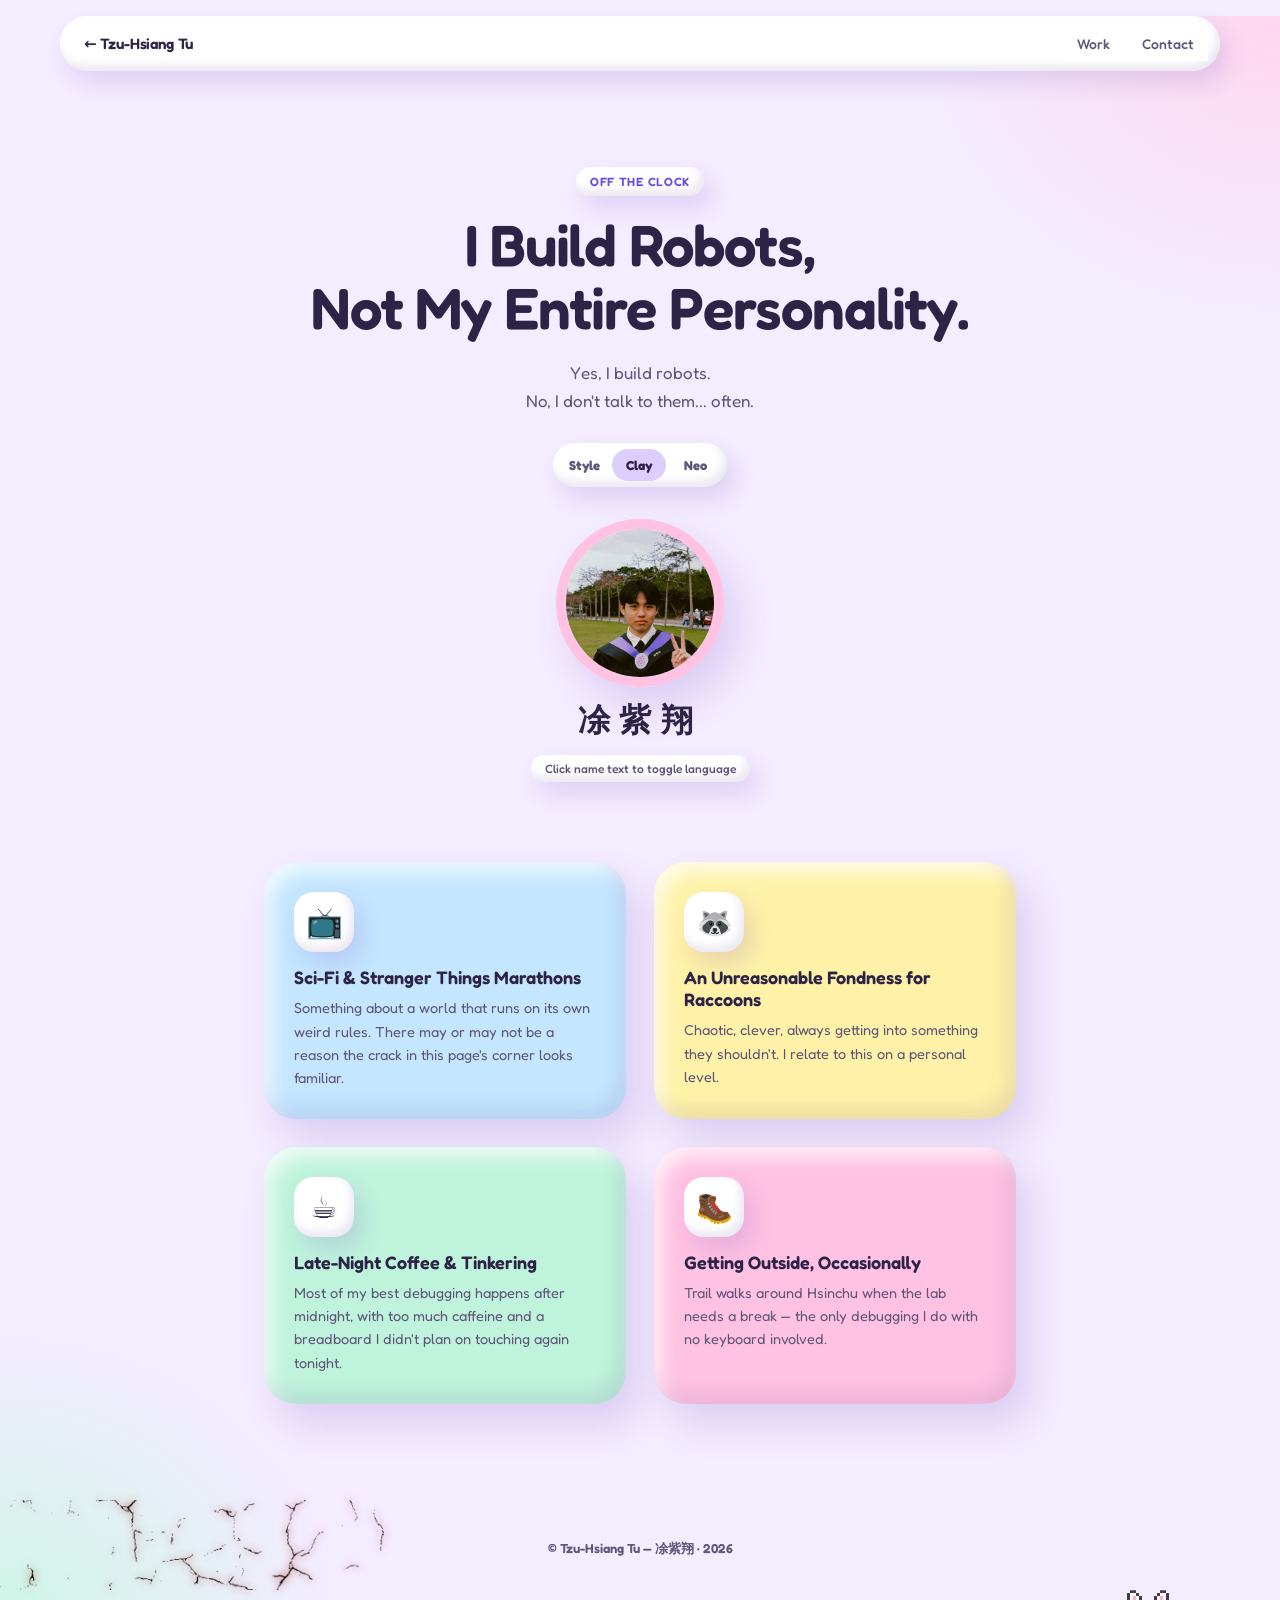
==== life.html @ 00558113 "feat: replace Tu-Rex favicon with pixel-rabbit and terminal icons, add 凃 seal - favicon.svg: pixel r" ====
<!doctype html>
<html lang="en">
<head>
  <meta charset="utf-8" />
  <meta name="viewport" content="width=device-width,initial-scale=1" />
  <meta name="theme-color" content="#f4ecff">
  <meta name="apple-mobile-web-app-capable" content="yes">
  <meta name="apple-mobile-web-app-status-bar-style" content="default">
  <title>Off Duty — Tzu-Hsiang Tu</title>
  <link rel="icon" type="image/svg+xml" href="images/favicon.svg">
  <link rel="apple-touch-icon" href="images/apple-touch-icon.png">
  <link rel="preconnect" href="https://fonts.googleapis.com">
  <link rel="preconnect" href="https://fonts.gstatic.com" crossorigin>
  <link href="https://fonts.googleapis.com/css2?family=Fredoka:wght@400;500;600;700&family=Lexend:wght@400;500;600;700;800&family=Nunito:wght@400;600;700;800&family=JetBrains+Mono:wght@400;500;700&display=swap" rel="stylesheet">
  <link rel="stylesheet" href="css/style.css">
  <link rel="stylesheet" href="css/life.css">
  <script src="scripts/theme.js"></script>
</head>
<body class="life-page">
<div id="game-banner"></div>
<div id="game-property"></div>
<nav class="site-nav">
  <a href="index.html" class="nav-brand">← Tzu-Hsiang Tu</a>
  <button type="button" class="nav-toggle" aria-label="Toggle navigation menu" aria-expanded="false" aria-controls="nav-links">
    <span></span><span></span><span></span>
  </button>
  <div class="nav-links" id="nav-links">
    <a href="projects.html">Work</a>
    <a href="index.html#contact">Contact</a>
  </div>
</nav>
<div id="page-root">
<div class="grid-backdrop"></div>
<div class="site">

  <header class="life-hero">
    <div class="section-label">Off the Clock</div>
    <h1>I Build Robots, <br>Not My Entire Personality.</h1>
    <p>Yes, I build robots. <br> No, I don't talk to them... often.</p>
    <div class="theme-switch" role="group" aria-label="Page style">
      <span class="theme-switch-label">Style</span>
      <button type="button" data-theme-set="clay" aria-pressed="false">Clay</button>
      <button type="button" data-theme-set="neo" aria-pressed="false">Neo</button>
    </div>
  </header>

  <div class="avatar-trigger-wrap">
    <div class="avatar-trigger">
      <img id="avatar-img" src="images/ME.JPEG" alt="Tzu-Hsiang Tu">
    </div>
    <div class="name-hover">
      <h1 id="name-text" class="avatar-name"></h1>
    </div>
    <div class="avatar-hint">Click name text to toggle language</div>
  </div>

  <section class="hobbies-section">
    <div class="hobbies-grid">
      <div class="hobby-card">
        <div class="hobby-icon">📺</div>
        <div class="hobby-title">Sci-Fi &amp; Stranger Things Marathons</div>
        <p class="hobby-desc">Something about a world that runs on its own weird rules. There may or may not be a reason the crack in this page's corner looks familiar.</p>
      </div>
      <div class="hobby-card">
        <div class="hobby-icon">🦝</div>
        <div class="hobby-title">An Unreasonable Fondness for Raccoons</div>
        <p class="hobby-desc">Chaotic, clever, always getting into something they shouldn't. I relate to this on a personal level.</p>
      </div>
      <div class="hobby-card">
        <div class="hobby-icon">☕</div>
        <div class="hobby-title">Late-Night Coffee &amp; Tinkering</div>
        <p class="hobby-desc">Most of my best debugging happens after midnight, with too much caffeine and a breadboard I didn't plan on touching again tonight.</p>
      </div>
      <div class="hobby-card">
        <div class="hobby-icon">🥾</div>
        <div class="hobby-title">Getting Outside, Occasionally</div>
        <p class="hobby-desc">Trail walks around Hsinchu when the lab needs a break — the only debugging I do with no keyboard involved.</p>
      </div>
    </div>
  </section>
  
  <img id="crack-overlay" src="images/Crack.png" alt="">
  <footer class="site-footer life-footer">
    © Tzu-Hsiang Tu — 凃紫翔 · 2026
    <a class="peek-rabbit" href="terminal.html" aria-label="Follow the white rabbit">
      <span class="peek-rabbit-bubble">follow the white rabbit →</span>
      <span class="peek-rabbit-sprite" data-pixel-art="rabbit" data-pixel-size="3"></span>
    </a>
  </footer>
  
</div>
<canvas id="lightning-canvas"></canvas>
</div>
</body>
<script type="module" src="scripts/nav.js"></script>
<script type="module" src="scripts/avatar.js"></script>
<script type="module" src="scripts/stranger-things.js"></script>
<script type="module" src="scripts/pixel-mount.js"></script>
</html>
---- css/style.css ----
/* =========================================================
   Design tokens — Neumorphism (soft extruded UI)
   Every surface shares the page background; depth comes only
   from paired light/dark shadows (--raise / --inset).
   ========================================================= */
:root{
  --bg: #e4e8ef;
  --hi: #ffffff;
  --lo: #bcc3cf;

  --ink: #283041;
  --text: #333a4a;
  --text-muted: #586073;
  --text-faint: #7a8295;

  --accent: #5263f5;
  --ok: #2f9e6b;

  --raise: 9px 9px 18px var(--lo), -9px -9px 18px var(--hi);
  --raise-sm: 5px 5px 10px var(--lo), -5px -5px 10px var(--hi);
  --raise-xs: 3px 3px 6px var(--lo), -3px -3px 6px var(--hi);
  --inset: inset 6px 6px 12px var(--lo), inset -6px -6px 12px var(--hi);
  --inset-sm: inset 3px 3px 6px var(--lo), inset -3px -3px 6px var(--hi);

  --radius: 24px;
  --radius-sm: 14px;

  --font-body: 'Nunito', system-ui, -apple-system, 'Segoe UI', Roboto, 'Helvetica Neue', Arial, 'Noto Sans TC', sans-serif;
  --font-mono: 'JetBrains Mono', ui-monospace, SFMono-Regular, monospace;

  --ease-reveal: cubic-bezier(.19,1,.22,1);
}

/* Dark scheme (index & projects; set by scripts/scheme.js). Same
   neumorphic recipe on a slate base: --hi is a slightly lighter edge,
   --lo a deep shadow. */
:root[data-scheme="dark"]{
  --bg: #23262e;
  --hi: #2e323b;
  --lo: #15171c;

  --ink: #eceff5;
  --text: #d3d8e2;
  --text-muted: #a9b0bf;
  --text-faint: #8b93a5;

  --accent: #8f9bff;
  --ok: #4fc890;

  --raise: 8px 8px 16px var(--lo), -6px -6px 14px var(--hi);
  --raise-sm: 5px 5px 10px var(--lo), -4px -4px 9px var(--hi);
  --raise-xs: 3px 3px 6px var(--lo), -2px -2px 5px var(--hi);
  --inset: inset 6px 6px 12px var(--lo), inset -5px -5px 10px var(--hi);
  --inset-sm: inset 3px 3px 6px var(--lo), inset -3px -3px 6px var(--hi);
  color-scheme: dark;
}
:root[data-scheme="dark"] .hero-title,
:root[data-scheme="dark"] .section-title,
:root[data-scheme="dark"] .case-intro h1{text-shadow:none;}
:root[data-scheme="dark"] .id-photo img{filter: brightness(.88) saturate(.95);}
:root[data-scheme="dark"] ::selection{color: var(--bg);}

*{box-sizing:border-box;}
html{scroll-behavior:smooth; scrollbar-width:thin; scrollbar-color: var(--lo) var(--bg);}
html,body{
  margin:0;
  min-height:100%;
  background: var(--bg);
  color: var(--text);
  font-family: var(--font-body);
  -webkit-font-smoothing: antialiased;
}
body{overflow-x:hidden;}
::selection{background: var(--accent); color:#fff;}
::-webkit-scrollbar{width:10px; height:10px;}
::-webkit-scrollbar-track{background: var(--bg);}
::-webkit-scrollbar-thumb{background: var(--lo); border-radius:8px; border:2px solid var(--bg);}
a{color: var(--accent); text-decoration:none; transition: color .2s ease;}
a:hover{color: var(--ink);}
img{max-width:100%;}
:focus-visible{outline:2px solid var(--accent); outline-offset:3px;}

/* retired decorative layers from earlier designs */
.grid-backdrop, .glow-layer, .id-corner, .id-photo .scanline, .checkpoint-scan{display:none;}

.site{position:relative; min-height:100vh;}

/* =========================================================
   Nav (floating raised pill)
   ========================================================= */
.site-nav{
  position:sticky; top:16px; z-index:50;
  display:flex; align-items:center; gap:12px;
  max-width:1160px;
  margin: 16px auto 0;
  width: calc(100% - 32px);
  padding: 10px 12px 10px 24px;
  background: var(--bg);
  border-radius:999px;
  box-shadow: var(--raise);
}
.nav-brand{
  font-weight:800; font-size:15px; letter-spacing:-0.01em;
  color: var(--ink);
  display:flex; align-items:center; gap:10px; flex-shrink:0;
  margin-right:auto;
}
a.nav-brand:hover{color: var(--accent);}
.nav-links{
  order:1; display:flex; gap:4px;
  font-size:14px; font-weight:700;
  color: var(--text-muted);
  overflow-x:auto; white-space:nowrap; scrollbar-width:none;
}
.nav-links::-webkit-scrollbar{display:none;}
.nav-links a{color:inherit; flex-shrink:0; padding:9px 14px; border-radius:999px; transition: box-shadow .2s ease, color .2s ease;}
.nav-links a:hover{color: var(--accent); box-shadow: var(--inset-sm);}

.scheme-toggle{
  order:2; flex-shrink:0; display:grid; place-items:center;
  width:42px; height:42px; padding:0;
  border:none; border-radius:50%;
  background: var(--bg); color: var(--accent);
  box-shadow: var(--raise-sm);
  cursor:pointer;
  transition: box-shadow .2s ease, color .2s ease;
}
.scheme-toggle:hover{box-shadow: var(--raise-xs);}
.scheme-toggle:active{box-shadow: var(--inset-sm);}
.scheme-toggle .icon-sun{display:none;}
:root[data-scheme="dark"] .scheme-toggle .icon-sun{display:block;}
:root[data-scheme="dark"] .scheme-toggle .icon-moon{display:none;}

.nav-toggle{
  order:3; display:none; flex-shrink:0;
  width:42px; height:42px; padding:0;
  border:none; border-radius:50%;
  background: var(--bg); box-shadow: var(--raise-sm);
  cursor:pointer;
  flex-direction:column; align-items:center; justify-content:center; gap:4px;
}
.nav-toggle[aria-expanded="true"]{box-shadow: var(--inset-sm);}
.nav-toggle span{
  display:block; width:18px; height:2px; background: var(--ink); border-radius:2px;
  transition: transform .25s ease, opacity .25s ease;
}
.nav-toggle[aria-expanded="true"] span:nth-child(1){transform: translateY(6px) rotate(45deg);}
.nav-toggle[aria-expanded="true"] span:nth-child(2){opacity:0;}
.nav-toggle[aria-expanded="true"] span:nth-child(3){transform: translateY(-6px) rotate(-45deg);}

/* =========================================================
   Buttons
   ========================================================= */
.btn{
  display:inline-flex; align-items:center; gap:10px;
  padding:14px 26px; border-radius: var(--radius-sm);
  font-family:inherit; font-weight:800; font-size:14.5px;
  color: var(--ink);
  background: var(--bg);
  border:none;
  box-shadow: var(--raise-sm);
  cursor:pointer;
  transition: box-shadow .2s ease, color .2s ease, transform .2s ease;
}
.btn:hover{color: var(--accent); box-shadow: var(--raise-xs);}
.btn:active{box-shadow: var(--inset-sm); transform: scale(.98);}
.btn-primary{color: var(--accent);}

/* =========================================================
   Section scaffolding
   ========================================================= */
.section{
  position:relative; z-index:1;
  max-width:1160px; margin:0 auto;
  padding: clamp(56px,8vw,112px) clamp(20px,5vw,64px);
}
.section-narrow{max-width:860px;}
.section-alt{position:relative; max-width:none;}
.section-alt > .section-inner{
  max-width:1160px; margin:0 auto; position:relative; z-index:1;
  padding: clamp(56px,8vw,112px) clamp(20px,5vw,64px);
}
.section-alt > .section-inner.section-narrow{max-width:860px;}
.section-label{
  display:inline-block;
  font-size:12px; font-weight:800; letter-spacing:0.1em; text-transform:uppercase;
  color: var(--accent);
  padding:7px 14px; border-radius:999px;
  box-shadow: var(--inset-sm);
  margin-bottom:18px;
}
.section-title{
  font-size: clamp(30px,3.6vw,46px); font-weight:800;
  line-height:1.1; letter-spacing:-0.025em;
  color: var(--ink);
  margin:0 0 48px;
  text-shadow: 1px 1px 1px var(--hi);
}
.section-title.tight{margin-bottom:18px;}

.reveal{
  opacity:0; transform: translateY(24px);
  transition: opacity .9s var(--ease-reveal), transform .9s var(--ease-reveal);
}
.reveal.is-visible{opacity:1; transform:none;}

/* =========================================================
   Hero
   ========================================================= */
.hero{
  position:relative; z-index:1;
  min-height: calc(92vh - 80px);
  display:grid; grid-template-columns: repeat(auto-fit, minmax(300px,1fr));
  align-items:center; gap: clamp(40px,6vw,88px);
  padding: clamp(40px,6vw,88px) clamp(20px,5vw,64px);
  max-width:1160px; margin:0 auto;
}
.hero-copy{position:relative; z-index:1;}
.eyebrow{
  font-size:12.5px; font-weight:800; letter-spacing:0.1em; text-transform:uppercase;
  color: var(--accent); margin-bottom:22px;
}
.hero-title{
  font-size: clamp(40px,5.4vw,74px); line-height:1.04; font-weight:800;
  letter-spacing:-0.035em; color: var(--ink);
  margin:0 0 26px;
  text-shadow: 2px 2px 2px var(--hi);
}
.gradient-text{color: var(--accent);}
.hero-desc{font-size:18px; line-height:1.7; color: var(--text-muted); max-width:540px; margin:0 0 36px;}
.hero-actions{display:flex; gap:18px; flex-wrap:wrap;}
.hero-stats{
  display:grid; grid-template-columns: repeat(3, minmax(0,1fr)); gap:18px;
  margin-top:52px; max-width:540px;
}
.hero-stats > div{
  padding:18px 16px; border-radius: var(--radius-sm);
  box-shadow: var(--inset);
}
.stat-num{font-size:24px; font-weight:800; letter-spacing:-0.02em; color: var(--accent);}
.stat-label{font-size:11.5px; font-weight:700; color: var(--text-faint); margin-top:4px; text-transform:uppercase; letter-spacing:0.05em;}

/* Profile card (the old "ID card") */
.id-card-wrap{position:relative; z-index:1; justify-self:center;}
.id-card{
  position:relative; width:min(370px,84vw);
  border-radius: 32px; padding:20px;
  background: var(--bg);
  box-shadow: var(--raise);
}
.id-head{
  display:flex; justify-content:space-between; align-items:center;
  font-size:11.5px; font-weight:800; letter-spacing:0.08em; text-transform:uppercase;
  color: var(--text-faint);
  padding: 2px 6px 16px;
}
.id-status{
  display:inline-flex; align-items:center; gap:6px;
  color: var(--ok);
  padding:5px 10px; border-radius:999px; box-shadow: var(--inset-sm);
}
.id-photo{
  position:relative; border-radius:22px; overflow:hidden; aspect-ratio:4/5;
  padding:10px; box-shadow: var(--inset);
}
.id-photo img{
  width:100%; height:100%; border-radius:14px;
  object-fit:cover; object-position:50% 30%;
  display:block;
}
.id-name{font-size:21px; font-weight:800; letter-spacing:-0.015em; color: var(--ink); margin:20px 6px 0;}
.id-name-zh{font-size:13px; font-weight:600; color: var(--text-faint); margin:3px 6px 0;}
.id-name-row{display:flex; align-items:center; justify-content:space-between; gap:12px; margin-top:20px;}
.id-name-row .id-name{margin-top:0;}

/* 凃 seal stamp beside the name — many people write the surname 涂 (three dots); hover/focus explains */
.name-seal{
  position:relative; z-index:2; flex-shrink:0; width:46px; height:46px; margin-right:4px;
  transform: rotate(-7deg); transition: transform .25s var(--ease-reveal);
  cursor:help; border-radius:12px; outline:none;
}
.name-seal img{display:block; width:100%; height:100%; filter: drop-shadow(2px 3px 4px var(--lo));}
.name-seal:hover, .name-seal:focus-visible{transform: rotate(0) scale(1.06);}
.name-seal:focus-visible{box-shadow: 0 0 0 3px var(--accent);}
.name-seal::after{
  content: attr(data-tip);
  position:absolute; right:-4px; bottom: calc(100% + 10px);
  white-space:nowrap; font-size:12.5px; font-weight:700; color: var(--ink);
  padding:8px 12px; border-radius: var(--radius-sm);
  background: var(--bg); box-shadow: var(--raise-sm);
  opacity:0; transform: translateY(4px) rotate(7deg); pointer-events:none;
  transition: opacity .2s ease, transform .2s ease;
}
.name-seal:hover::after, .name-seal:focus-visible::after{opacity:1; transform: translateY(0) rotate(0);}
.id-meta-grid{display:grid; grid-template-columns:1fr 1fr; gap:12px; margin:18px 0 0;}
.id-meta-cell{padding:12px 14px; border-radius: var(--radius-sm); box-shadow: var(--inset-sm);}
.id-meta-label{font-size:10.5px; font-weight:800; text-transform:uppercase; letter-spacing:0.06em; color: var(--text-faint);}
.id-meta-value{margin-top:4px; font-size:13px; font-weight:700; color: var(--ink);}
.id-meta-cell.full{grid-column:1/-1;}

/* =========================================================
   About
   ========================================================= */
.about-grid{display:grid; grid-template-columns: repeat(auto-fit, minmax(260px,1fr)); gap: clamp(32px,6vw,88px);}
.about-lead{font-size:20px; line-height:1.65; color: var(--ink); margin:0 0 24px; font-weight:600;}
.about-body{font-size:16.5px; line-height:1.75; color: var(--text-muted); margin:0 0 32px;}
.section-intro-text{max-width:620px; margin-bottom:48px;}
.trait-tags{display:flex; gap:14px; flex-wrap:wrap;}
.trait{
  font-size:13.5px; font-weight:800; color: var(--text);
  padding:10px 18px; border-radius:999px;
  box-shadow: var(--raise-sm);
}
.trait.purple{color: var(--accent);}

/* =========================================================
   Skills network
   ========================================================= */
.skills-layout{
  display:grid; grid-template-columns: repeat(auto-fit, minmax(280px,1fr));
  gap: clamp(32px,5vw,72px); align-items:center;
}
.network{position:relative; width:100%; max-width:540px; aspect-ratio:1; margin:0 auto;}
.network svg{position:absolute; inset:0; width:100%; height:100%; z-index:0; overflow:visible;}
.network line{transition: stroke .25s ease, stroke-width .25s ease;}
.hub{
  position:absolute; left:50%; top:50%; transform:translate(-50%,-50%);
  width: clamp(96px,22%,136px); height: clamp(96px,22%,136px); border-radius:50%;
  background: var(--bg); color: var(--accent);
  box-shadow: var(--raise);
  display:flex; flex-direction:column; align-items:center; justify-content:center;
  text-align:center; z-index:2; padding:8px; cursor:pointer;
  font-weight:800; font-size: clamp(12px,1.6vw,15px); line-height:1.2;
  transition: box-shadow .2s ease;
}
.hub:active{box-shadow: var(--inset);}
.node{
  position:absolute; transform: translate(-50%,-50%);
  width: clamp(80px,17vw,108px); height: clamp(80px,17vw,108px); border-radius:50%;
  cursor:pointer; z-index:1;
  background: var(--bg); box-shadow: var(--raise-sm);
  display:flex; flex-direction:column; align-items:center; justify-content:center;
  text-align:center; padding:6px;
  transition: box-shadow .25s ease;
}
.node:hover{box-shadow: var(--raise-xs);}
.node.active{box-shadow: var(--inset);}
.node-tag{font-size:9px; font-weight:800; text-transform:uppercase; letter-spacing:0.06em; color: var(--text-faint); margin-bottom:3px;}
.node.active .node-tag{color: var(--accent);}
.node-title{font-weight:800; font-size: clamp(10px,1.4vw,12.5px); line-height:1.15; color: var(--ink);}

.skills-detail{border-radius: var(--radius); padding:34px; min-height:220px; box-shadow: var(--raise);}
.skills-detail-tag{font-size:11.5px; font-weight:800; text-transform:uppercase; letter-spacing:0.08em; color: var(--accent); margin-bottom:10px;}
.skills-detail-title{font-size:24px; font-weight:800; letter-spacing:-0.02em; color: var(--ink); margin-bottom:12px;}
.skills-detail-desc{font-size:15px; line-height:1.7; color: var(--text-muted); margin:0 0 22px;}
.skills-detail-items{display:flex; flex-wrap:wrap; gap:10px;}
.skills-detail-items span{font-size:12.5px; font-weight:700; padding:7px 14px; border-radius:999px; box-shadow: var(--inset-sm); color: var(--text);}
.skills-detail-hint{margin-top:22px; font-size:12px; font-weight:600; color: var(--text-faint);}

/* =========================================================
   Research
   ========================================================= */
.research-grid{display:grid; grid-template-columns: repeat(auto-fit, minmax(270px,1fr)); gap:28px;}
.research-card{
  border-radius: var(--radius); padding:28px;
  display:flex; flex-direction:column; gap:12px;
  box-shadow: var(--raise);
}
.research-head{display:flex; align-items:center; justify-content:space-between; gap:10px;}
.badge{
  font-size:10.5px; font-weight:800; letter-spacing:0.08em; text-transform:uppercase;
  padding:6px 12px; border-radius:999px; box-shadow: var(--inset-sm); color: var(--text-muted);
}
.badge.active{color: var(--ok);}
.badge.progress{color: var(--accent);}
.research-period{font-size:12px; font-weight:700; color: var(--text-faint);}
.research-title{font-size:17.5px; font-weight:800; line-height:1.35; color: var(--ink);}
.research-desc{font-size:14.5px; line-height:1.65; color: var(--text-muted); margin:0;}

/* =========================================================
   Timeline (inset groove with raised beads)
   ========================================================= */
.timeline{position:relative; padding-left:44px;}
.timeline::before{
  content:""; position:absolute; left:8px; top:4px; bottom:4px; width:8px;
  border-radius:8px; box-shadow: var(--inset-sm);
}
.timeline-item{position:relative; padding-bottom:34px;}
.timeline-item:last-child{padding-bottom:0;}
.timeline-dot{
  position:absolute; left:-42px; top:2px; width:20px; height:20px; border-radius:50%;
  background: var(--bg); box-shadow: var(--raise-xs);
}
.timeline-dot::after{content:""; position:absolute; inset:6px; border-radius:50%; background: var(--text-faint);}
.timeline-dot.purple::after, .timeline-dot.cyan::after{background: var(--accent);}
.timeline-date{font-size:12px; font-weight:800; color: var(--accent); text-transform:uppercase; letter-spacing:0.06em; margin-bottom:6px;}
.timeline-title{font-size:17px; font-weight:800; color: var(--ink); margin-bottom:4px;}
.timeline-detail{font-size:14.5px; color: var(--text-muted); line-height:1.6;}

/* =========================================================
   Milestones
   ========================================================= */
.milestones-grid{display:grid; grid-template-columns: repeat(auto-fit, minmax(260px,1fr)); gap:28px;}
.milestone-card{
  border-radius: var(--radius); padding:30px;
  box-shadow: var(--raise);
  transition: box-shadow .25s ease;
}
.milestone-card:hover{box-shadow: var(--raise-sm);}
.milestone-rank{
  width:76px; height:76px; border-radius:50%;
  display:grid; place-items:center;
  box-shadow: var(--inset);
  font-size:24px; font-weight:800; color: var(--accent);
  margin-bottom:22px;
}
.milestone-meta{font-size:11.5px; font-weight:800; color: var(--text-faint); text-transform:uppercase; letter-spacing:0.08em; margin-bottom:8px;}
.milestone-title{font-size:18.5px; font-weight:800; line-height:1.3; color: var(--ink); margin-bottom:10px;}
.milestone-desc{font-size:14.5px; line-height:1.65; color: var(--text-muted); margin:0;}

/* =========================================================
   Projects preview / cards
   ========================================================= */
.projects-head{display:flex; justify-content:space-between; align-items:flex-end; margin-bottom:44px; flex-wrap:wrap; gap:16px;}
.projects-all-link{
  font-size:14px; font-weight:800; color: var(--accent);
  padding:11px 20px; border-radius:999px; box-shadow: var(--raise-sm);
}
.projects-all-link:hover{color: var(--accent); box-shadow: var(--inset-sm);}
.projects-grid{display:grid; grid-template-columns: repeat(auto-fit, minmax(280px,1fr)); gap:28px;}
.project-card{
  border-radius: var(--radius); padding:30px;
  display:flex; flex-direction:column; gap:16px;
  color:inherit; box-shadow: var(--raise);
  transition: box-shadow .3s ease;
}
.project-card:hover{color:inherit; box-shadow: var(--inset);}
.project-meta{font-size:11.5px; font-weight:800; color: var(--text-faint); text-transform:uppercase; letter-spacing:0.06em;}
.project-title{font-size:20px; font-weight:800; line-height:1.28; color: var(--ink); letter-spacing:-0.01em;}
.project-blurb{font-size:14.5px; line-height:1.65; color: var(--text-muted); margin:0; flex:1;}
.tag-row{display:flex; flex-wrap:wrap; gap:10px;}
.tag-row .tag{font-size:12px; font-weight:700; padding:6px 12px; border-radius:999px; box-shadow: var(--raise-xs); color: var(--text);}
.project-cta{font-size:13.5px; font-weight:800; color: var(--accent);}

/* =========================================================
   Contact / footer
   ========================================================= */
.contact-box{
  border-radius: 36px; box-shadow: var(--raise);
  padding: clamp(48px,7vw,88px) clamp(24px,6vw,72px);
  text-align:center; position:relative; z-index:1;
}
.contact-desc{font-size:17px; color: var(--text-muted); max-width:520px; margin:0 auto 34px; line-height:1.6;}
.contact-actions{display:flex; gap:18px; justify-content:center; flex-wrap:wrap;}
.site-footer{margin-top:56px; padding-top:24px; font-size:13px; font-weight:600; color: var(--text-faint); text-align:center;}
footer.site-footer{padding: 40px clamp(20px,5vw,64px) 64px; margin-top:0;}
.case-page-footer{position:relative; z-index:1; text-align:center;}
.case-page-footer .footer-copyright{margin-top:32px;}

/* tiny terminal easter-egg entrance in the footer */
.term-egg{
  display:inline-grid; place-items:center;
  width:30px; height:30px; margin-left:10px; vertical-align:middle;
  border-radius:9px; box-shadow: var(--raise-xs);
  font-family: var(--font-mono); font-size:11px; font-weight:700;
  color: var(--text-faint); opacity:.55;
  transition: opacity .2s ease, color .2s ease, box-shadow .2s ease;
}
.term-egg:hover{opacity:1; color: var(--ok); box-shadow: var(--inset-sm);}

/* =========================================================
   Case study pages (projects.html)
   ========================================================= */
.case-intro{position:relative; z-index:1; max-width:1000px; margin:0 auto; padding: clamp(56px,8vw,104px) clamp(20px,5vw,64px) clamp(24px,4vw,40px);}
.case-intro h1{font-size: clamp(36px,5vw,58px); font-weight:800; letter-spacing:-0.035em; color: var(--ink); margin:0 0 22px; line-height:1.06; text-shadow: 2px 2px 2px var(--hi);}
.case-intro p{font-size:17.5px; line-height:1.7; color: var(--text-muted); max-width:640px; margin:0;}

.case-study{position:relative; z-index:1; max-width:1000px; margin:0 auto; padding: clamp(28px,4vw,48px) clamp(20px,5vw,64px);}
.case-study .case-inner{
  border-radius: 36px; box-shadow: var(--raise);
  padding: clamp(28px,5vw,56px);
}

.case-badges{display:flex; align-items:center; gap:14px; flex-wrap:wrap; margin-bottom:18px;}
.case-badge{font-size:11px; font-weight:800; padding:7px 14px; border-radius:999px; text-transform:uppercase; letter-spacing:0.06em; box-shadow: var(--inset-sm); color: var(--accent);}
.case-meta{font-size:12.5px; font-weight:700; color: var(--text-faint);}
.case-study h2{font-size: clamp(28px,3.6vw,42px); font-weight:800; letter-spacing:-0.03em; color: var(--ink); margin:0 0 30px; line-height:1.12;}

.case-cols{display:grid; grid-template-columns: repeat(auto-fit, minmax(240px,1fr)); gap:32px; margin-bottom:36px;}
.case-col-label{font-size:11.5px; font-weight:800; text-transform:uppercase; letter-spacing:0.08em; color: var(--accent); margin-bottom:10px;}
.case-col p{font-size:15.5px; line-height:1.75; color: var(--text); margin:0;}

.case-box{border-radius: var(--radius); box-shadow: var(--inset); padding:28px; margin-bottom:34px;}
.case-box .case-col-label{margin-bottom:16px;}
.case-box p{font-size:14.5px; line-height:1.7; color: var(--text-muted); margin:0;}
.case-box p.case-box-note{margin-top:20px; margin-bottom:14px;}
.case-box p.case-box-note:last-child{margin-bottom:0;}
.flow-row{display:flex; flex-wrap:wrap; align-items:center; gap:12px; font-size:13px; font-weight:700;}
.flow-chip{padding:10px 16px; border-radius:12px; box-shadow: var(--raise-sm); color: var(--ink);}
.flow-chip.highlight{color: var(--accent);}
.flow-arrow{color: var(--text-faint);}

.case-stats-row{
  display:grid; grid-template-columns: repeat(auto-fit, minmax(140px,1fr)); gap:18px;
  margin-bottom:32px;
}
.case-stats-row > div{padding:18px; border-radius: var(--radius-sm); box-shadow: var(--raise-sm);}
.case-stat-num{font-size:26px; font-weight:800; letter-spacing:-0.02em; color: var(--accent);}
.case-stat-label{font-size:11.5px; font-weight:700; color: var(--text-faint); text-transform:uppercase; letter-spacing:0.05em; margin-top:4px;}

.case-callout{border-radius: var(--radius); box-shadow: var(--inset-sm); padding:24px 26px; margin-bottom:28px; position:relative;}
.case-callout::before{content:""; position:absolute; left:0; top:22px; bottom:22px; width:4px; border-radius:4px; background: var(--accent);}
.case-callout p{font-size:15.5px; line-height:1.75; color: var(--text); margin:0 0 14px;}
.case-callout p:last-child{margin-bottom:0;}

/* =========================================================
   Experiments log
   ========================================================= */
.log-filters{display:flex; flex-wrap:wrap; gap:14px; margin-bottom:32px;}
.filter-btn{
  font-family:inherit; font-size:13px; font-weight:800;
  padding:10px 18px; border-radius:999px; border:none; cursor:pointer;
  background: var(--bg); color: var(--text-muted); box-shadow: var(--raise-sm);
  transition: box-shadow .2s ease, color .2s ease;
}
.filter-btn:hover{color: var(--accent);}
.filter-btn.active{color: var(--accent); box-shadow: var(--inset-sm);}
.log-list{display:flex; flex-direction:column; gap:18px;}
.log-entry{border-radius: var(--radius-sm); box-shadow: var(--raise-sm); transition: box-shadow .2s ease;}
.log-entry.open{box-shadow: var(--inset-sm);}
.log-entry-head{display:flex; align-items:center; gap:16px; padding:18px 22px; cursor:pointer; flex-wrap:wrap;}
.log-date{font-size:12px; font-weight:700; color: var(--text-faint); min-width:76px;}
.log-tag{font-size:10.5px; font-weight:800; text-transform:uppercase; letter-spacing:0.06em; padding:5px 11px; border-radius:999px; box-shadow: var(--raise-xs); color: var(--text-muted);}
.log-tag.purple{color: var(--accent);}
.log-title{font-size:15px; font-weight:800; color: var(--ink); flex:1; min-width:200px;}
.log-chevron{font-size:16px; color: var(--text-faint); transition: transform .2s ease;}
.log-entry.open .log-chevron{transform: rotate(180deg);}
.log-entry-body{padding:0 22px 22px; margin-left:92px; display:none;}
.log-entry.open .log-entry-body{display:block;}
.log-entry-body p{font-size:14.5px; line-height:1.7; color: var(--text-muted); margin:0 0 12px; max-width:640px;}
.log-outcome{font-size:13.5px; font-weight:800; color: var(--ink);}
.log-outcome.purple{color: var(--accent);}
.log-entry[hidden]{display:none;}

/* =========================================================
   Off Duty checkpoint ("I'm not a robot" entrance)
   ========================================================= */
.checkpoint-card{
  position:relative; max-width:440px; margin:0 auto;
  padding: clamp(24px,5vw,32px);
  border-radius: 32px; box-shadow: var(--raise);
}
.recaptcha-box{
  display:flex; align-items:center; justify-content:space-between; gap:16px;
  width:100%; padding:18px 20px; margin:0; border:none; background:none;
  font:inherit; color:inherit; text-align:left; cursor:pointer;
  border-radius: var(--radius-sm); box-shadow: var(--inset);
  transition: box-shadow .2s ease;
}
.recaptcha-box:hover:not(.is-checked){box-shadow: var(--inset-sm);}
.recaptcha-box:focus-visible{outline:2px solid var(--accent); outline-offset:3px;}
.recaptcha-row{display:flex; align-items:center; gap:14px; min-width:0;}
.recaptcha-checkbox{
  position:relative; display:block; width:30px; height:30px; flex-shrink:0; border-radius:9px;
  background: var(--bg); box-shadow: var(--raise-xs);
  transition: box-shadow .2s ease;
}
.recaptcha-box:hover .recaptcha-checkbox{box-shadow: var(--raise-sm);}
.recaptcha-box.is-checked .recaptcha-checkbox{box-shadow: var(--inset-sm);}
.recaptcha-check-mark{position:absolute; inset:0; opacity:0; transform: scale(.6); transition: opacity .15s ease, transform .15s ease;}
.recaptcha-check-mark::before{content:""; position:absolute; left:11px; top:5px; width:7px; height:13px; border-right:3px solid var(--ok); border-bottom:3px solid var(--ok); transform: rotate(45deg);}
.recaptcha-box.is-checked .recaptcha-check-mark{opacity:1; transform:scale(1);}
.recaptcha-spinner{position:absolute; inset:5px; border-radius:50%; border:2.5px solid var(--lo); border-top-color: var(--accent); opacity:0;}
.recaptcha-box.is-checking .recaptcha-spinner{opacity:1; animation: gateSpin .7s linear infinite;}
@keyframes gateSpin{to{transform: rotate(360deg);}}
.recaptcha-label{font-size:15px; font-weight:700; color: var(--ink);}
.recaptcha-brand{display:block; flex-shrink:0; text-align:center;}
.recaptcha-logo{display:block; font-size:22px; line-height:1; margin-bottom:2px;}
.recaptcha-fine{display:block; font-size:9.5px; font-weight:800; line-height:1.4; color: var(--text-faint); text-transform:uppercase; letter-spacing:0.04em;}
.recaptcha-fine span{opacity:.8;}
.checkpoint-note{font-size:13px; font-weight:600; color: var(--text-faint); margin:18px 0 0; min-height:32px; line-height:1.5;}

/* =========================================================
   Life page structure (themes live in css/life.css)
   ========================================================= */
.life-hero{position:relative; z-index:1; max-width:900px; margin:0 auto; padding: clamp(48px,8vw,96px) clamp(20px,5vw,64px) clamp(16px,3vw,32px); text-align:center;}
.life-hero h1{font-size: clamp(34px,5vw,58px); font-weight:800; letter-spacing:-0.03em; margin:0 0 20px; line-height:1.08;}
.life-hero p{font-size:17px; line-height:1.65; max-width:560px; margin:0 auto;}
.avatar-trigger-wrap{position:relative; z-index:1; display:flex; flex-direction:column; align-items:center; gap:12px; margin-bottom: clamp(48px,7vw,80px);}
.avatar-trigger{width:150px; height:150px; border-radius:50%; overflow:hidden; cursor:pointer; transition: transform .2s ease;}
.avatar-trigger:hover{transform: scale(1.04);}
.avatar-trigger img{width:100%; height:100%; object-fit:cover; object-position:50% 88%; transform: scale(1.8); cursor:pointer; display:block; transition: opacity .4s ease;}
.avatar-hint{font-size:12px;}
.name-hover{position:relative; display:inline-block;}
.avatar-name{font-size:22px; font-weight:700; margin:0; cursor:pointer; white-space:nowrap; overflow:hidden; transition: transform .2s ease;}
.avatar-name:hover{transform: scale(1.025);}
.hobbies-section{position:relative; z-index:1; max-width:880px; margin:0 auto; padding: 0 clamp(20px,5vw,64px) clamp(64px,8vw,96px);}
.hobbies-grid{display:grid; grid-template-columns: repeat(auto-fit, minmax(min(100%,320px),1fr)); gap:28px;}
.hobby-icon{font-size:30px; margin-bottom:14px;}
.hobby-title{font-size:18px; font-weight:700; margin-bottom:8px;}
.hobby-desc{font-size:14.5px; line-height:1.6; margin:0;}

/* =========================================================
   Shared easter-egg overlays (raccoon / Demogorgon games)
   ========================================================= */
#page-root{
  position:relative;
  min-height:100%;
  transform-origin:center center;
  transition: transform 1.1s cubic-bezier(.86,0,.15,1);
}
body.flip #page-root{transform: rotate(180deg);}

#lightning-canvas{
  position:fixed; inset:0; z-index:9997; pointer-events:none;
  width:100%; height:100%;
}
body.lightning-flash::before{
  content:"";
  position:fixed; inset:0; z-index:9996;
  background: radial-gradient(circle, rgba(220,40,30,.4), rgba(10,8,20,.85));
  animation: lightningFlash .15s ease-in-out;
  pointer-events:none;
}
@keyframes lightningFlash{0%{opacity:0;}50%{opacity:1;}100%{opacity:0;}}

#game-banner{
  display:none;
  position:fixed; top:18%; left:50%; transform: translateX(-50%);
  z-index:9999;
  font-size:32px; font-weight:800;
  text-align:center; pointer-events:none;
  padding:14px 30px; border-radius:999px;
  background: var(--bg); color: var(--ink);
  box-shadow: var(--raise);
}
#game-banner.shrink{animation: bannerFade .5s ease forwards;}
#game-property{
  display:none;
  position:fixed; bottom:24px; right:24px; z-index:9999;
  font-family: var(--font-mono); font-size:13px; font-weight:700;
  padding:10px 18px; border-radius:999px;
  background: var(--bg); color: var(--accent);
  box-shadow: var(--raise-sm);
}
#crack-overlay{
  position:absolute; width:30vw; height:10vh; max-height:30vh;
  object-fit:cover; object-position:left bottom;
  cursor:help; z-index:0;
  filter: drop-shadow(0 0 4px #b30000);
}

@keyframes bannerFade{from{opacity:1;}to{opacity:0;}}

/* =========================================================
   Responsive
   ========================================================= */
@media (max-width: 720px){
  .site-nav{top:10px; margin-top:10px; width: calc(100% - 20px); padding-left:20px;}
  .hero{min-height:auto;}
  .id-card-wrap{order:-1;}
  .hero-stats{gap:12px;}
  .hero-stats > div{padding:14px 10px;}
  .stat-num{font-size:19px;}
  .log-entry-head{gap:10px;}
  .log-entry-body{margin-left:0;}
  .contact-actions{flex-direction:column; align-items:stretch;}
  .contact-actions .btn{justify-content:center;}

  .nav-toggle{display:flex;}
  .nav-links{
    position:absolute; top: calc(100% + 12px); left:0; right:0;
    flex-direction:column; align-items:stretch; gap:4px;
    padding:12px;
    background: var(--bg); border-radius: var(--radius);
    box-shadow: var(--raise);
    overflow:hidden; max-height:0; opacity:0; visibility:hidden;
    transition: max-height .3s ease, opacity .2s ease;
  }
  .nav-links.is-open{max-height:75vh; opacity:1; visibility:visible; overflow-y:auto;}
  .nav-links a{padding:13px 16px;}
}

@media (prefers-reduced-motion: reduce){
  html{scroll-behavior:auto;}
  .reveal{opacity:1; transform:none; transition:none;}
}

/* =========================================================
   Rabbit details (nickname: 兔子 / Rabbit) — sprites from scripts/pixel-art.js
   ========================================================= */
.nav-bunny{display:inline-flex; width:24px; height:24px; margin:-4px 0 0 -4px;}
.nav-bunny svg{display:block;}
.name-bunny{display:inline-flex; width:24px; height:24px; vertical-align:-7px; margin:-6px 0 -4px 2px;}
.name-bunny svg{display:block;}

/* Off Duty footer: a white rabbit peeks up; click to fall down the rabbit hole (terminal.html) */
.life-footer{position:relative; overflow:hidden; padding-bottom:92px;}
.peek-rabbit{
  position:absolute; right: clamp(16px,8vw,96px); bottom:0;
  transform: translateY(56%);
  transition: transform .45s cubic-bezier(.34,1.56,.64,1);
}
.peek-rabbit:hover, .peek-rabbit:focus-visible{transform: translateY(0);}
.peek-rabbit-sprite{display:block; line-height:0;}
.peek-rabbit-bubble{
  position:absolute; bottom: calc(100% + 6px); right:0;
  padding:6px 12px; border-radius:12px;
  font-family: var(--font-mono); font-size:11.5px; font-weight:700; white-space:nowrap;
  background:#fff; color: var(--ink); box-shadow: 0 6px 18px rgba(40,30,60,.18);
  opacity:0; transform: translateY(6px);
  transition: opacity .25s ease, transform .25s ease;
}
.peek-rabbit:hover .peek-rabbit-bubble, .peek-rabbit:focus-visible .peek-rabbit-bubble{opacity:1; transform:none;}
@media (hover: none){
  .peek-rabbit{transform: translateY(40%);}
}
---- css/life.css ----
/* =========================================================
   Off Duty page themes (life.html only)
   Selected by data-theme on <html> — see scripts/theme.js.
     clay — Claymorphism: puffy pastel cards (default)
     neo  — Neobrutalism: thick ink borders, hard offset shadows
   Structural rules live in style.css; this file only skins them.
   ========================================================= */

/* ---------- theme switcher (shared) ---------- */
.theme-switch{
  display:inline-flex; align-items:center; gap:4px;
  margin-top:28px; padding:6px; font-size:13px;
}
.theme-switch-label{padding:0 8px 0 10px; font-weight:700;}
.theme-switch button{
  font:inherit; font-weight:700; cursor:pointer;
  padding:8px 14px; border:none; background:transparent; color:inherit;
}

/* =========================================================
   CLAY
   ========================================================= */
:root[data-theme="clay"]{
  --bg:#f4ecff;
  --ink:#2d2346;
  --text:#2d2346;
  --text-muted:#5f5679;
  --text-faint:#7a7194;
  --accent:#6b4fe0;
  --pink:#ffc2e2; --mint:#bff3dc; --lemon:#fff2a8; --lilac:#dccfff; --sky:#c4e6ff;
  --clay: inset -8px -10px 18px rgba(60,30,120,.10), inset 8px 10px 18px rgba(255,255,255,.75), 14px 20px 36px rgba(110,70,190,.18);
  --clay-sm: inset -4px -6px 10px rgba(60,30,120,.10), inset 4px 6px 10px rgba(255,255,255,.75), 8px 12px 22px rgba(110,70,190,.16);
  --font-body:'Fredoka','Nunito',system-ui,sans-serif;
}
[data-theme="clay"] body{
  background:
    radial-gradient(600px 500px at 100% 0%, #ffd6ee 0%, transparent 60%),
    radial-gradient(560px 480px at 0% 100%, #cdf6e6 0%, transparent 60%),
    var(--bg);
}
[data-theme="clay"] .site-nav{background:#fff; box-shadow: var(--clay-sm);}
[data-theme="clay"] .nav-brand{font-weight:600;}
[data-theme="clay"] .nav-links{font-weight:500;}
[data-theme="clay"] .nav-links a:hover{box-shadow:none; background: var(--lilac); color: var(--ink);}
[data-theme="clay"] .nav-toggle{background:#fff; box-shadow: var(--clay-sm);}
[data-theme="clay"] .nav-links{background:#fff;}

[data-theme="clay"] .section-label{
  background:#fff; color: var(--accent); box-shadow: var(--clay-sm);
  font-weight:600; letter-spacing:.06em;
}
[data-theme="clay"] .life-hero h1{font-weight:600; letter-spacing:-0.02em; color: var(--ink);}
[data-theme="clay"] .life-hero p{color: var(--text-muted);}

[data-theme="clay"] .avatar-trigger{
  width:168px; height:168px;
  border:10px solid var(--pink); box-shadow: var(--clay);
  animation: clayBob 4s ease-in-out infinite;
}
[data-theme="clay"] .avatar-name{font-weight:600; color: var(--ink);}
[data-theme="clay"] .avatar-hint{
  background:#fff; padding:6px 14px; border-radius:999px; box-shadow: var(--clay-sm);
  color: var(--text-muted); font-weight:500;
}

[data-theme="clay"] .hobby-card{
  border-radius:32px; padding:30px; box-shadow: var(--clay);
  transition: transform .25s ease;
}
[data-theme="clay"] .hobby-card:hover{transform: translateY(-6px) rotate(-1deg);}
[data-theme="clay"] .hobby-card:nth-child(4n+1){background: var(--sky);}
[data-theme="clay"] .hobby-card:nth-child(4n+2){background: var(--lemon);}
[data-theme="clay"] .hobby-card:nth-child(4n+3){background: var(--mint);}
[data-theme="clay"] .hobby-card:nth-child(4n+4){background: var(--pink);}
[data-theme="clay"] .hobby-icon{
  width:60px; height:60px; border-radius:20px; display:grid; place-items:center;
  background:#fff; box-shadow: var(--clay-sm);
}
[data-theme="clay"] .hobby-title{font-weight:600; color: var(--ink);}
[data-theme="clay"] .hobby-desc{color: var(--text-muted);}
[data-theme="clay"] footer.site-footer{color: var(--text-muted);}

[data-theme="clay"] #game-banner{background:#fff; color: var(--ink); box-shadow: var(--clay); border-radius:32px;}
[data-theme="clay"] #game-property{background: var(--ink); color:#fff; box-shadow: var(--clay-sm);}

[data-theme="clay"] .theme-switch{background:#fff; border-radius:999px; box-shadow: var(--clay-sm); color: var(--text-muted);}
[data-theme="clay"] .theme-switch button{border-radius:999px;}
[data-theme="clay"] .theme-switch button[aria-pressed="true"]{background: var(--lilac); color: var(--ink);}

@keyframes clayBob{50%{transform: translateY(-8px);}}

/* =========================================================
   NEO
   ========================================================= */
:root[data-theme="neo"]{
  --bg:#fff8e7;
  --ink:#111111;
  --text:#111111;
  --text-muted:#2b2b2b;
  --text-faint:#555555;
  --accent:#111111;
  --y:#ffd23f; --p:#ff8fd8; --b:#7ed7ff; --g:#a8f07c; --o:#ff7a45;
  --edge: 3px solid var(--ink);
  --hard: 6px 6px 0 var(--ink);
  --hard-sm: 4px 4px 0 var(--ink);
  --font-body:'Lexend','Nunito',system-ui,sans-serif;
}
[data-theme="neo"] body{background: var(--bg);}
[data-theme="neo"] .site-nav{background:#fff; border: var(--edge); border-radius:14px; box-shadow: var(--hard);}
[data-theme="neo"] .nav-brand{font-weight:800; text-transform:uppercase;}
[data-theme="neo"] .nav-links{gap:8px; color: var(--ink);}
[data-theme="neo"] .nav-links a{border:2px solid var(--ink); background:#fff; box-shadow:none;}
[data-theme="neo"] .nav-links a:hover{background: var(--y); color: var(--ink); box-shadow:none;}
[data-theme="neo"] .nav-toggle{background: var(--y); border: var(--edge); border-radius:10px; box-shadow: var(--hard-sm);}
[data-theme="neo"] .nav-links{background:#fff;}

[data-theme="neo"] .section-label{
  background: var(--p); color: var(--ink); border: var(--edge); border-radius:8px;
  box-shadow: var(--hard-sm); transform: rotate(-3deg);
}
[data-theme="neo"] .life-hero h1{font-weight:800; letter-spacing:-0.04em; color: var(--ink);}
[data-theme="neo"] .life-hero p{font-weight:500; color: var(--text-muted);}

[data-theme="neo"] .avatar-trigger{
  width:164px; height:164px; border-radius:20px;
  border: var(--edge); box-shadow: var(--hard); background: var(--b);
  transform: rotate(-3deg);
}
[data-theme="neo"] .avatar-trigger:hover{transform: rotate(0deg) scale(1.03);}
[data-theme="neo"] .avatar-name{font-weight:800; color: var(--ink);}
[data-theme="neo"] .avatar-hint{
  background: var(--y); border:2px solid var(--ink); padding:5px 12px; border-radius:999px;
  color: var(--ink); font-weight:600;
}

[data-theme="neo"] .hobby-card{
  border: var(--edge); border-radius:16px; padding:28px; box-shadow: var(--hard);
  transition: transform .12s ease, box-shadow .12s ease;
}
[data-theme="neo"] .hobby-card:hover{transform: translate(-3px,-3px); box-shadow: 9px 9px 0 var(--ink);}
[data-theme="neo"] .hobby-card:nth-child(4n+1){background: var(--y);}
[data-theme="neo"] .hobby-card:nth-child(4n+2){background: var(--b);}
[data-theme="neo"] .hobby-card:nth-child(4n+3){background: var(--g);}
[data-theme="neo"] .hobby-card:nth-child(4n+4){background: var(--p);}
[data-theme="neo"] .hobby-icon{
  width:58px; height:58px; display:grid; place-items:center;
  background:#fff; border: var(--edge); border-radius:12px; box-shadow: var(--hard-sm);
}
[data-theme="neo"] .hobby-title{font-weight:800; color: var(--ink);}
[data-theme="neo"] .hobby-desc{color: var(--text-muted);}
[data-theme="neo"] footer.site-footer{color: var(--ink); font-weight:600;}

[data-theme="neo"] #game-banner{background: var(--y); color: var(--ink); border: var(--edge); border-radius:14px; box-shadow: var(--hard);}
[data-theme="neo"] #game-property{background:#fff; color: var(--ink); border: var(--edge); box-shadow: var(--hard-sm);}

[data-theme="neo"] .theme-switch{background:#fff; border: var(--edge); border-radius:12px; box-shadow: var(--hard-sm); color: var(--ink);}
[data-theme="neo"] .theme-switch button{border-radius:8px; border:2px solid transparent;}
[data-theme="neo"] .theme-switch button[aria-pressed="true"]{background: var(--y); border-color: var(--ink);}
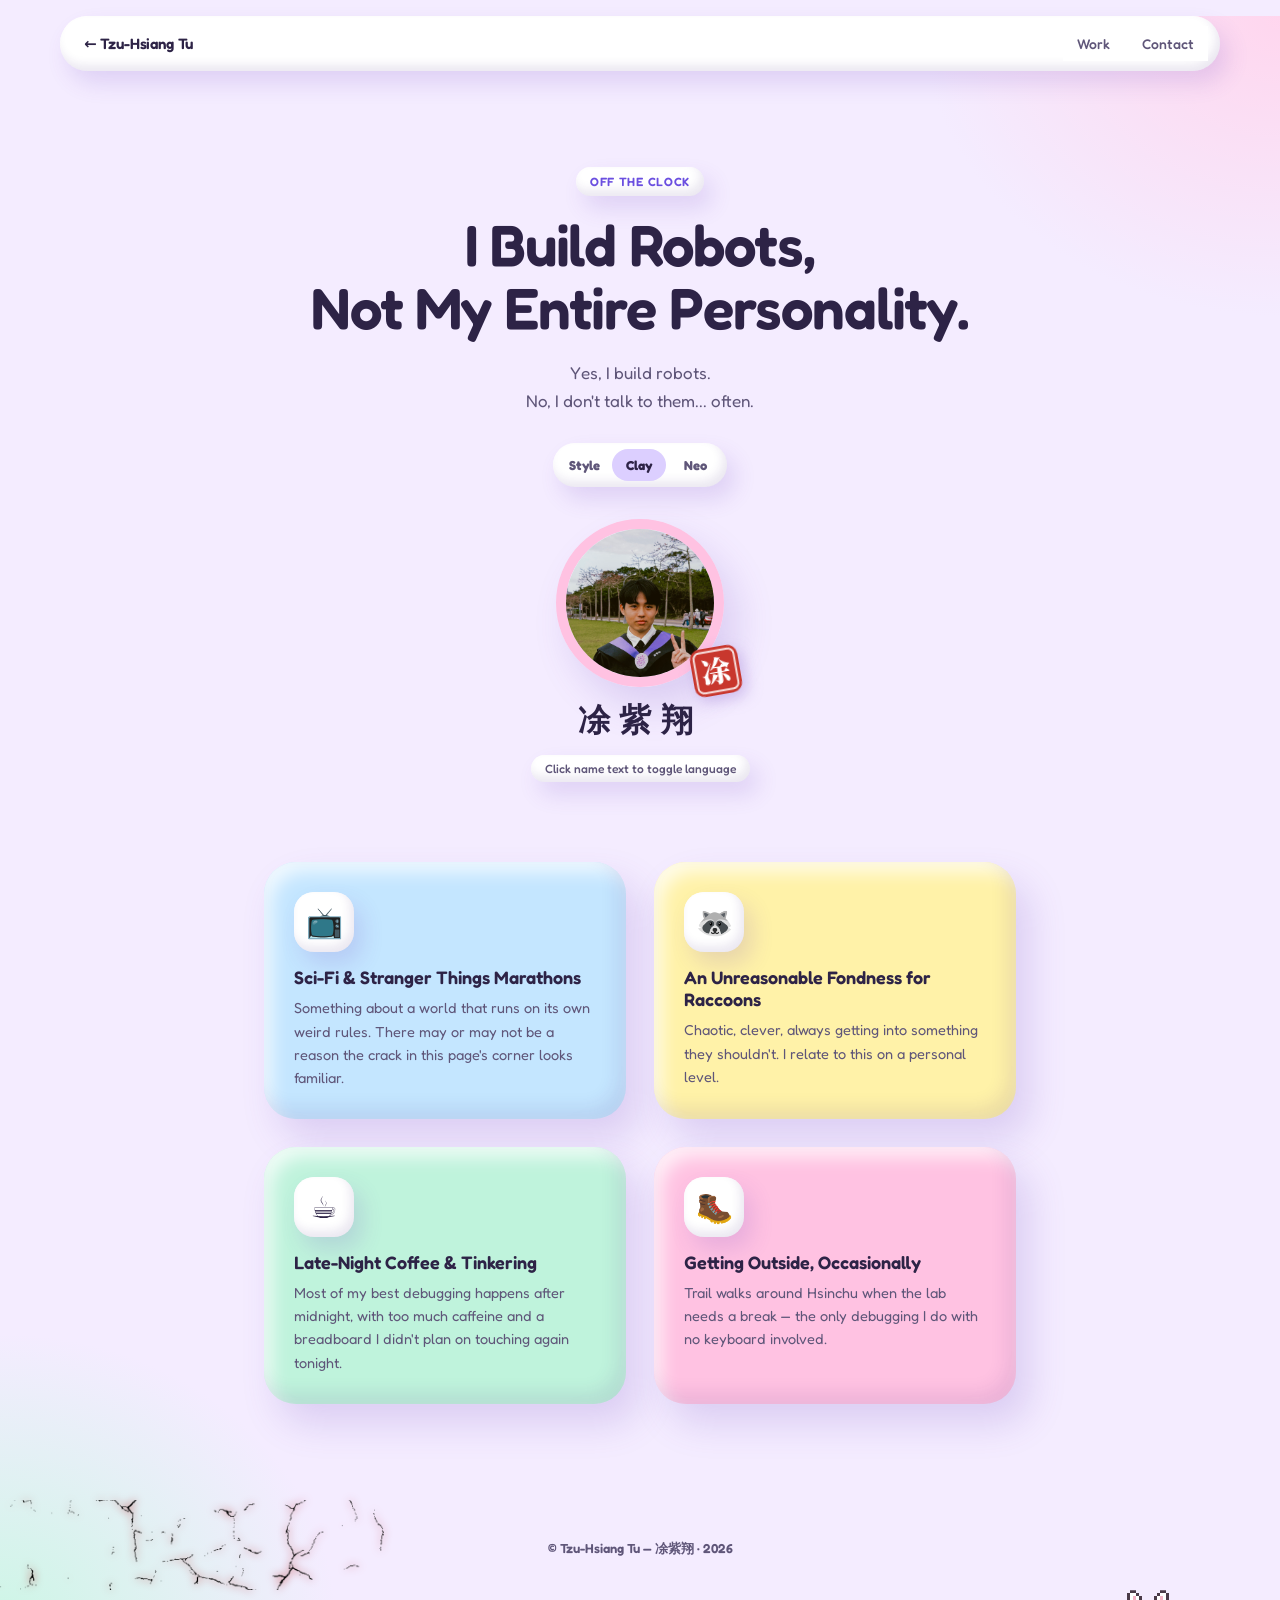
==== commit 4ec7fd47: "feat: move 凃 seal to the Off Duty avatar, simplify terminal favicon to Tu - Home profile card is bac" ====
--- a/life.html
+++ b/life.html
@@ -45,8 +45,11 @@
   </header>
 
   <div class="avatar-trigger-wrap">
-    <div class="avatar-trigger">
-      <img id="avatar-img" src="images/ME.JPEG" alt="Tzu-Hsiang Tu">
+    <div class="avatar-stamp">
+      <div class="avatar-trigger">
+        <img id="avatar-img" src="images/ME.JPEG" alt="Tzu-Hsiang Tu">
+      </div>
+      <span class="name-seal" tabindex="0" role="img" aria-label="凃 — two dots (冫), not 涂" data-tip="It's &quot;凃&quot;, not &quot;涂&quot;"><img src="images/seal-tu.svg" alt=""></span>
     </div>
     <div class="name-hover">
       <h1 id="name-text" class="avatar-name"></h1>
--- a/css/style.css
+++ b/css/style.css
@@ -270,28 +270,6 @@
 }
 .id-name{font-size:21px; font-weight:800; letter-spacing:-0.015em; color: var(--ink); margin:20px 6px 0;}
 .id-name-zh{font-size:13px; font-weight:600; color: var(--text-faint); margin:3px 6px 0;}
-.id-name-row{display:flex; align-items:center; justify-content:space-between; gap:12px; margin-top:20px;}
-.id-name-row .id-name{margin-top:0;}
-
-/* 凃 seal stamp beside the name — many people write the surname 涂 (three dots); hover/focus explains */
-.name-seal{
-  position:relative; z-index:2; flex-shrink:0; width:46px; height:46px; margin-right:4px;
-  transform: rotate(-7deg); transition: transform .25s var(--ease-reveal);
-  cursor:help; border-radius:12px; outline:none;
-}
-.name-seal img{display:block; width:100%; height:100%; filter: drop-shadow(2px 3px 4px var(--lo));}
-.name-seal:hover, .name-seal:focus-visible{transform: rotate(0) scale(1.06);}
-.name-seal:focus-visible{box-shadow: 0 0 0 3px var(--accent);}
-.name-seal::after{
-  content: attr(data-tip);
-  position:absolute; right:-4px; bottom: calc(100% + 10px);
-  white-space:nowrap; font-size:12.5px; font-weight:700; color: var(--ink);
-  padding:8px 12px; border-radius: var(--radius-sm);
-  background: var(--bg); box-shadow: var(--raise-sm);
-  opacity:0; transform: translateY(4px) rotate(7deg); pointer-events:none;
-  transition: opacity .2s ease, transform .2s ease;
-}
-.name-seal:hover::after, .name-seal:focus-visible::after{opacity:1; transform: translateY(0) rotate(0);}
 .id-meta-grid{display:grid; grid-template-columns:1fr 1fr; gap:12px; margin:18px 0 0;}
 .id-meta-cell{padding:12px 14px; border-radius: var(--radius-sm); box-shadow: var(--inset-sm);}
 .id-meta-label{font-size:10.5px; font-weight:800; text-transform:uppercase; letter-spacing:0.06em; color: var(--text-faint);}
@@ -594,6 +572,31 @@
 .name-hover{position:relative; display:inline-block;}
 .avatar-name{font-size:22px; font-weight:700; margin:0; cursor:pointer; white-space:nowrap; overflow:hidden; transition: transform .2s ease;}
 .avatar-name:hover{transform: scale(1.025);}
+
+/* 凃 seal stamped on the avatar's corner — the surname is 凃 (two dots), not the far
+   more common 涂 (three dots); hover/tap/focus shows the note. Skinned in life.css. */
+.avatar-stamp{position:relative;}
+.name-seal{
+  position:absolute; right:-16px; bottom:-8px; z-index:2;
+  width:48px; height:48px; border-radius:12px;
+  transform: rotate(-10deg); transition: transform .25s cubic-bezier(.3,1.6,.5,1);
+  cursor:help; outline:none; -webkit-tap-highlight-color: transparent;
+}
+.name-seal img{display:block; width:100%; height:100%;}
+.name-seal:hover, .name-seal:focus{transform: rotate(0) scale(1.12);}
+.name-seal:focus-visible{box-shadow: 0 0 0 3px var(--accent);}
+.name-seal::after{
+  content: attr(data-tip);
+  position:absolute; left:50%; top: calc(100% + 10px);
+  white-space:nowrap; font-size:13px; font-weight:700; color: var(--ink);
+  padding:7px 12px; background:#fff;
+  opacity:0; transform: translate(-50%, -4px); pointer-events:none;
+  transition: opacity .2s ease, transform .2s ease;
+}
+.name-seal:hover::after, .name-seal:focus::after{opacity:1; transform: translate(-50%, 0);}
+@media (prefers-reduced-motion: reduce){
+  .name-seal, .name-seal::after{transition:none;}
+}
 .hobbies-section{position:relative; z-index:1; max-width:880px; margin:0 auto; padding: 0 clamp(20px,5vw,64px) clamp(64px,8vw,96px);}
 .hobbies-grid{display:grid; grid-template-columns: repeat(auto-fit, minmax(min(100%,320px),1fr)); gap:28px;}
 .hobby-icon{font-size:30px; margin-bottom:14px;}
@@ -666,7 +669,11 @@
   .log-entry-body{margin-left:0;}
   .contact-actions{flex-direction:column; align-items:stretch;}
   .contact-actions .btn{justify-content:center;}
-
+}
+
+/* Collapse the nav into the hamburger menu before the home page's
+   eight links run under the scheme toggle (they need ~970px). */
+@media (max-width: 1024px){
   .nav-toggle{display:flex;}
   .nav-links{
     position:absolute; top: calc(100% + 12px); left:0; right:0;
--- a/css/life.css
+++ b/css/life.css
@@ -62,6 +62,8 @@
   background:#fff; padding:6px 14px; border-radius:999px; box-shadow: var(--clay-sm);
   color: var(--text-muted); font-weight:500;
 }
+[data-theme="clay"] .name-seal img{filter: drop-shadow(4px 6px 8px rgba(110,70,190,.28));}
+[data-theme="clay"] .name-seal::after{border-radius:999px; box-shadow: var(--clay-sm);}
 
 [data-theme="clay"] .hobby-card{
   border-radius:32px; padding:30px; box-shadow: var(--clay);
@@ -132,6 +134,8 @@
   background: var(--y); border:2px solid var(--ink); padding:5px 12px; border-radius:999px;
   color: var(--ink); font-weight:600;
 }
+[data-theme="neo"] .name-seal img{filter: drop-shadow(3px 3px 0 var(--ink));}
+[data-theme="neo"] .name-seal::after{border:2px solid var(--ink); border-radius:8px; box-shadow: var(--hard-sm);}
 
 [data-theme="neo"] .hobby-card{
   border: var(--edge); border-radius:16px; padding:28px; box-shadow: var(--hard);
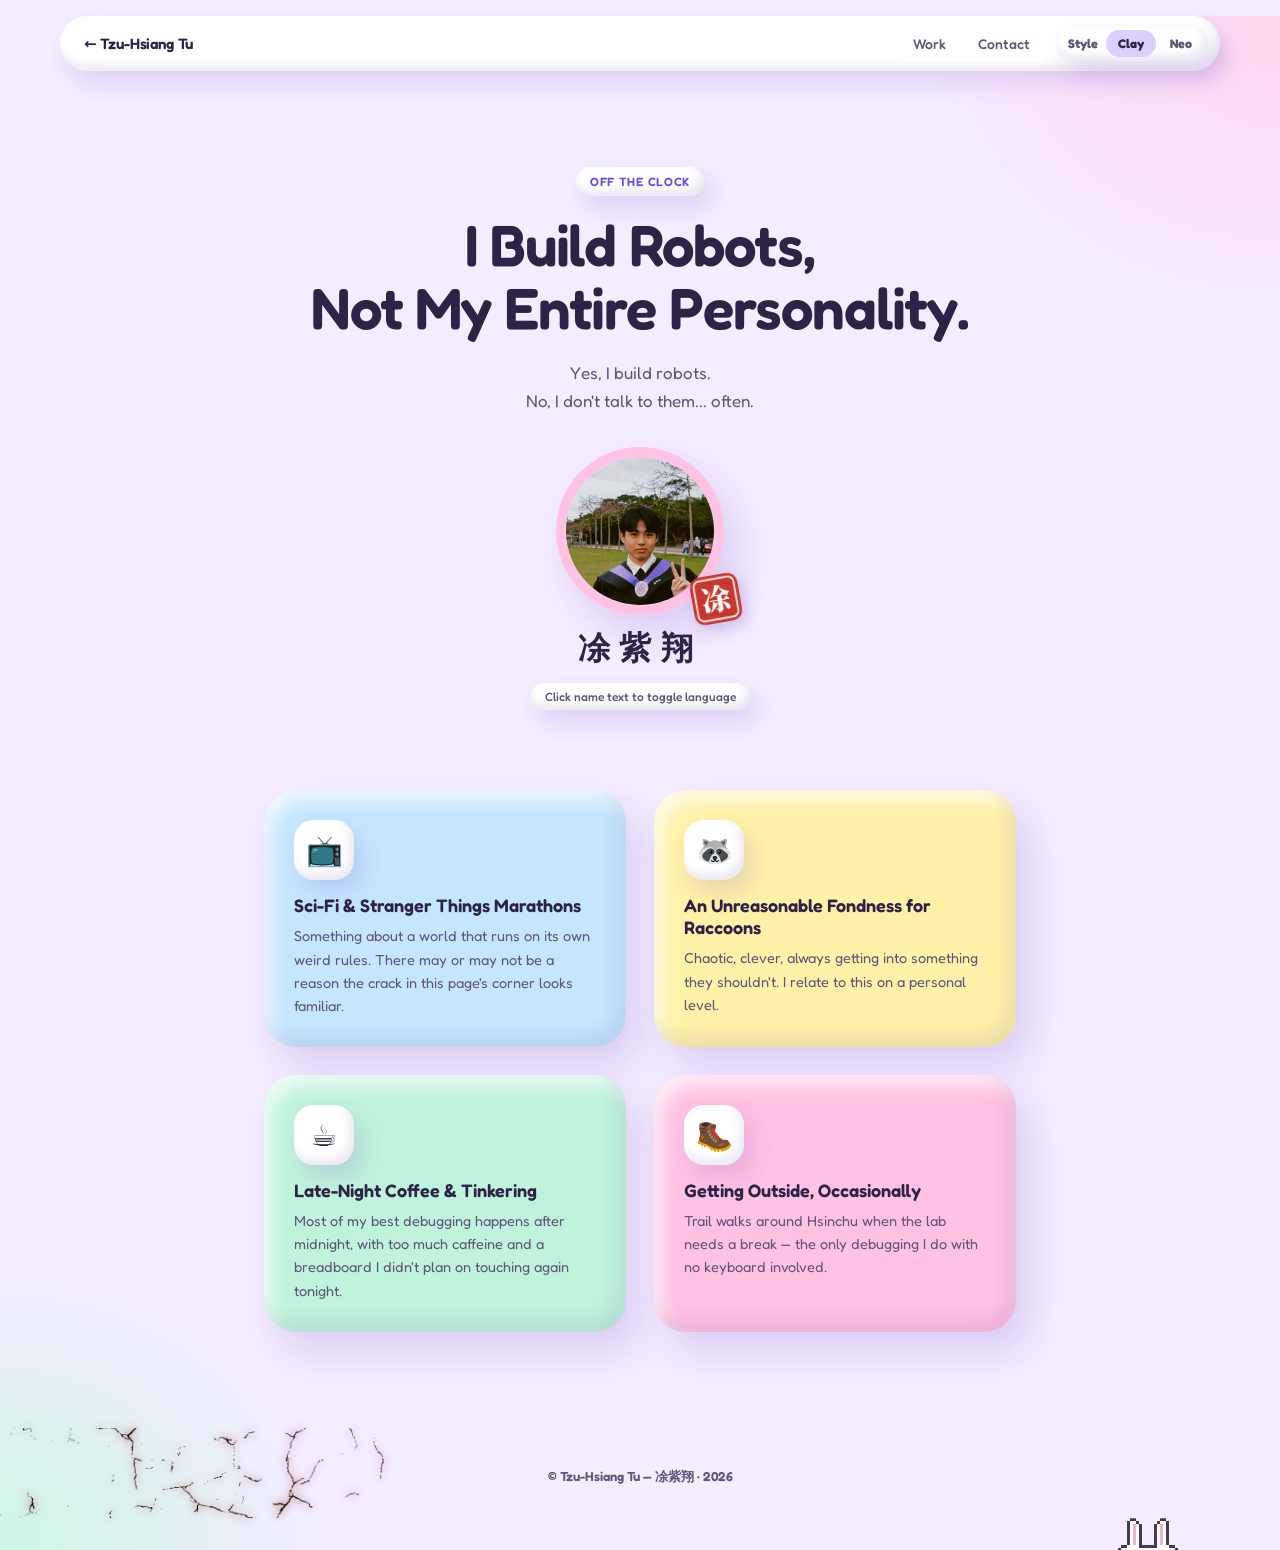
==== commit f9c4f233: "feat: move the Off Duty style switch into the nav Sits where the light/dark toggle does on the other" ====
--- a/life.html
+++ b/life.html
@@ -21,6 +21,11 @@
 <div id="game-property"></div>
 <nav class="site-nav">
   <a href="index.html" class="nav-brand">← Tzu-Hsiang Tu</a>
+  <div class="theme-switch" role="group" aria-label="Page style">
+    <span class="theme-switch-label">Style</span>
+    <button type="button" data-theme-set="clay" aria-pressed="false">Clay</button>
+    <button type="button" data-theme-set="neo" aria-pressed="false">Neo</button>
+  </div>
   <button type="button" class="nav-toggle" aria-label="Toggle navigation menu" aria-expanded="false" aria-controls="nav-links">
     <span></span><span></span><span></span>
   </button>
@@ -37,11 +42,6 @@
     <div class="section-label">Off the Clock</div>
     <h1>I Build Robots, <br>Not My Entire Personality.</h1>
     <p>Yes, I build robots. <br> No, I don't talk to them... often.</p>
-    <div class="theme-switch" role="group" aria-label="Page style">
-      <span class="theme-switch-label">Style</span>
-      <button type="button" data-theme-set="clay" aria-pressed="false">Clay</button>
-      <button type="button" data-theme-set="neo" aria-pressed="false">Neo</button>
-    </div>
   </header>
 
   <div class="avatar-trigger-wrap">
@@ -49,7 +49,7 @@
       <div class="avatar-trigger">
         <img id="avatar-img" src="images/ME.JPEG" alt="Tzu-Hsiang Tu">
       </div>
-      <span class="name-seal" tabindex="0" role="img" aria-label="凃 — two dots (冫), not 涂" data-tip="It's &quot;凃&quot;, not &quot;涂&quot;"><img src="images/seal-tu.svg" alt=""></span>
+      <span class="name-seal" tabindex="0" role="img" aria-label="凃 — two dots (冫), not 涂" data-tip="It's &quot;凃&quot;,&#10;not &quot;涂&quot;"><img src="images/seal-tu.svg" alt=""></span>
     </div>
     <div class="name-hover">
       <h1 id="name-text" class="avatar-name"></h1>
--- a/css/style.css
+++ b/css/style.css
@@ -587,13 +587,24 @@
 .name-seal:focus-visible{box-shadow: 0 0 0 3px var(--accent);}
 .name-seal::after{
   content: attr(data-tip);
-  position:absolute; left:50%; top: calc(100% + 10px);
+  /* beside the seal, clear of the name below */
+  position:absolute; left: calc(100% + 12px); top:50%;
   white-space:nowrap; font-size:13px; font-weight:700; color: var(--ink);
   padding:7px 12px; background:#fff;
-  opacity:0; transform: translate(-50%, -4px); pointer-events:none;
+  opacity:0; transform: translate(-4px, -50%); pointer-events:none;
   transition: opacity .2s ease, transform .2s ease;
 }
-.name-seal:hover::after, .name-seal:focus::after{opacity:1; transform: translate(-50%, 0);}
+.name-seal:hover::after, .name-seal:focus::after{opacity:1; transform: translate(0, -50%);}
+/* narrow phones: no room beside it, so float it up-right of the seal (clear of the
+   photo) and let it wrap onto two lines to stay inside the viewport */
+@media (max-width: 520px){
+  .name-seal::after{
+    left:14px; top:auto; bottom: calc(100% + 6px);
+    width:max-content; white-space:pre-line; text-align:center; line-height:1.35;
+    transform: translateY(4px);
+  }
+  .name-seal:hover::after, .name-seal:focus::after{transform:none;}
+}
 @media (prefers-reduced-motion: reduce){
   .name-seal, .name-seal::after{transition:none;}
 }
--- a/css/life.css
+++ b/css/life.css
@@ -7,14 +7,31 @@
    ========================================================= */
 
 /* ---------- theme switcher (shared) ---------- */
+/* Lives in the nav, in the slot the light/dark toggle uses on the other pages
+   (after the links, before the hamburger). */
 .theme-switch{
-  display:inline-flex; align-items:center; gap:4px;
-  margin-top:28px; padding:6px; font-size:13px;
+  order:2; flex-shrink:0;
+  display:inline-flex; align-items:center; gap:2px;
+  padding:4px; font-size:12.5px;
 }
-.theme-switch-label{padding:0 8px 0 10px; font-weight:700;}
+.theme-switch-label{padding:0 6px 0 8px; font-weight:700;}
 .theme-switch button{
   font:inherit; font-weight:700; cursor:pointer;
-  padding:8px 14px; border:none; background:transparent; color:inherit;
+  padding:6px 12px; border:none; background:transparent; color:inherit;
+}
+/* phones: tighten the nav so brand + switch + hamburger fit on one row
+   (Neo's uppercase brand and thick borders are the widest case) */
+@media (max-width: 420px){
+  .site-nav{gap:8px; padding-left:16px;}
+  .nav-brand{font-size:14px;}
+  .theme-switch{font-size:12px;}
+  .theme-switch-label{display:none;}
+  .theme-switch button{padding:5px 10px;}
+}
+@media (max-width: 360px){
+  .site-nav{gap:6px; padding-left:14px; padding-right:10px;}
+  .nav-brand{font-size:12px;}
+  .theme-switch button{padding:4px 8px;}
 }
 
 /* =========================================================
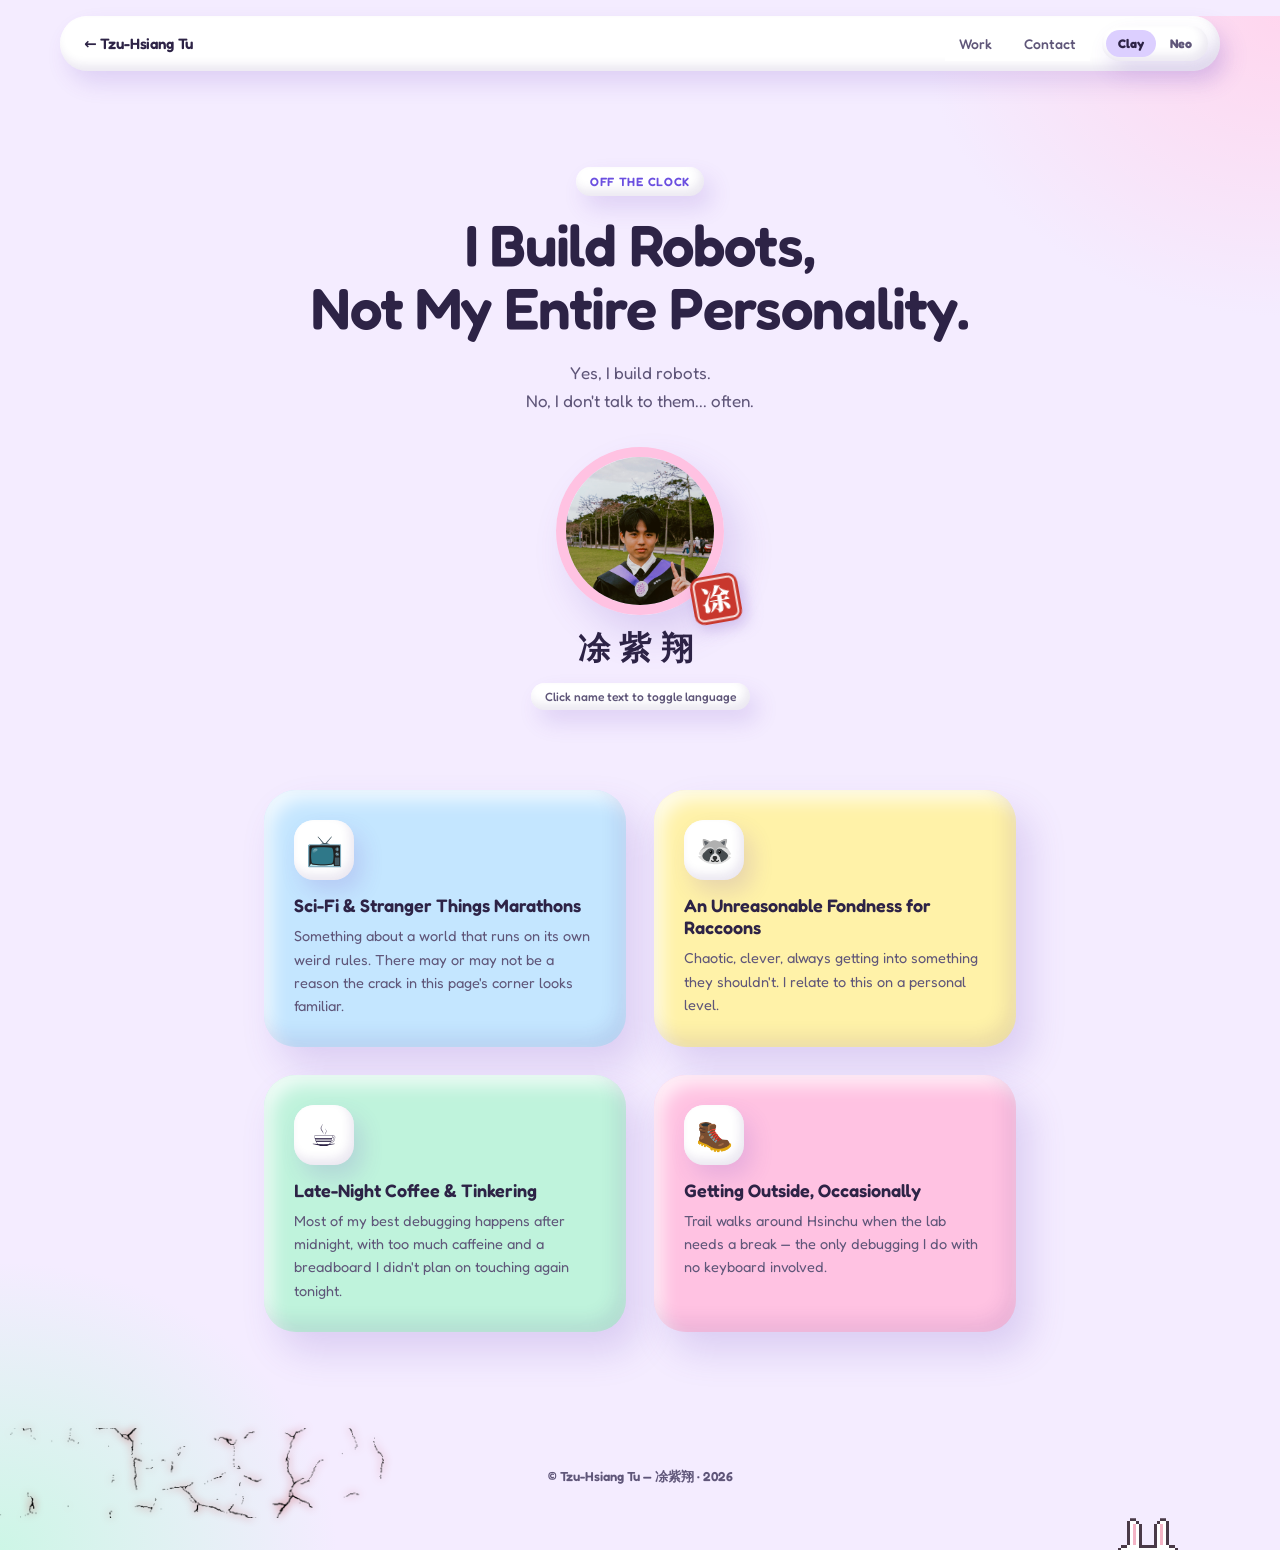
==== commit 55fe0a1b: "fix: drop the "Style" label from the nav theme switch It read like a third button; the group keeps a" ====
--- a/life.html
+++ b/life.html
@@ -22,7 +22,6 @@
 <nav class="site-nav">
   <a href="index.html" class="nav-brand">← Tzu-Hsiang Tu</a>
   <div class="theme-switch" role="group" aria-label="Page style">
-    <span class="theme-switch-label">Style</span>
     <button type="button" data-theme-set="clay" aria-pressed="false">Clay</button>
     <button type="button" data-theme-set="neo" aria-pressed="false">Neo</button>
   </div>
--- a/css/life.css
+++ b/css/life.css
@@ -14,7 +14,6 @@
   display:inline-flex; align-items:center; gap:2px;
   padding:4px; font-size:12.5px;
 }
-.theme-switch-label{padding:0 6px 0 8px; font-weight:700;}
 .theme-switch button{
   font:inherit; font-weight:700; cursor:pointer;
   padding:6px 12px; border:none; background:transparent; color:inherit;
@@ -25,7 +24,6 @@
   .site-nav{gap:8px; padding-left:16px;}
   .nav-brand{font-size:14px;}
   .theme-switch{font-size:12px;}
-  .theme-switch-label{display:none;}
   .theme-switch button{padding:5px 10px;}
 }
 @media (max-width: 360px){
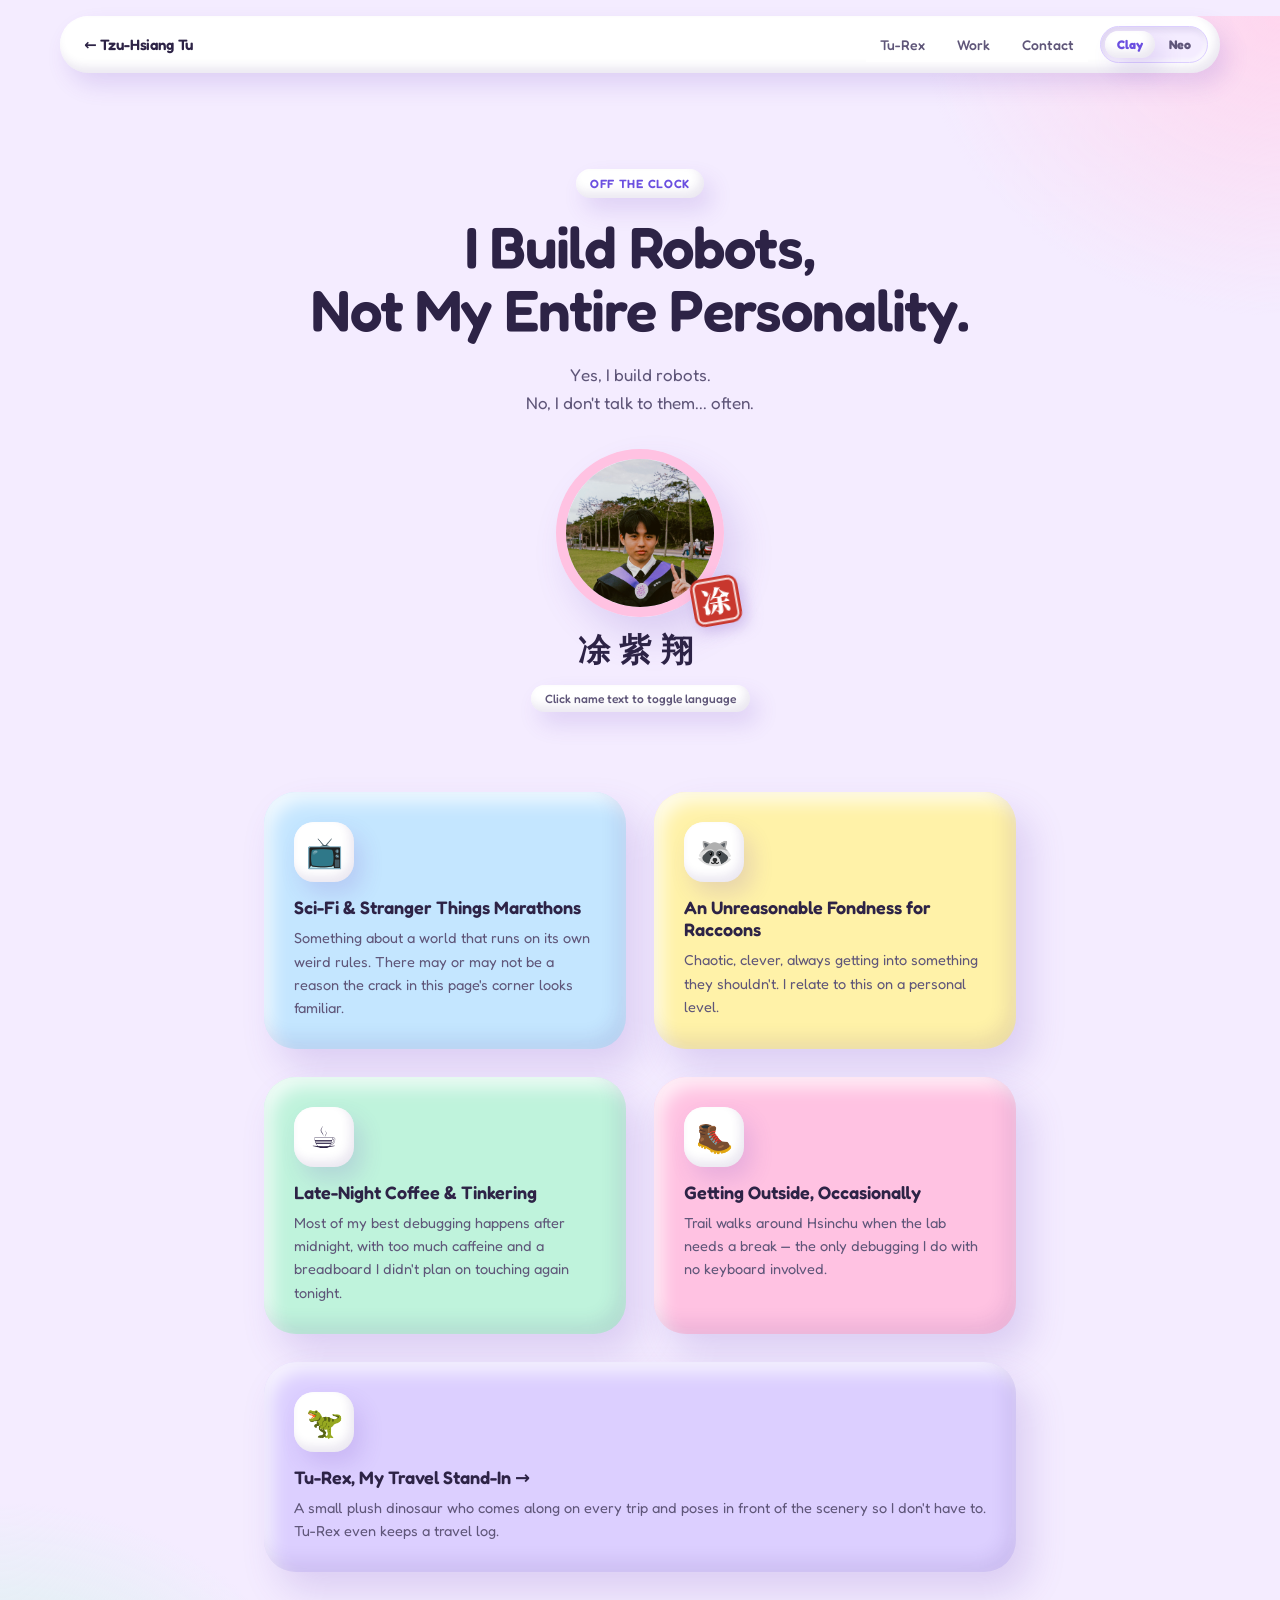
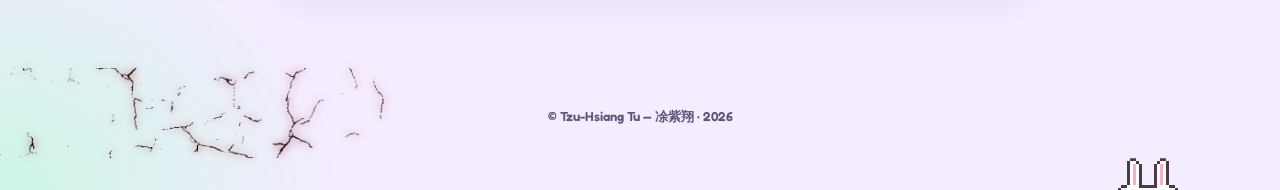
==== commit 4cc86cc2: "feat: add Tu-Rex's Travel Log page Travel-journal page for Tu-Rex, the plush dinosaur that poses in " ====
--- a/life.html
+++ b/life.html
@@ -29,6 +29,7 @@
     <span></span><span></span><span></span>
   </button>
   <div class="nav-links" id="nav-links">
+    <a href="tu-rex.html">Tu-Rex</a>
     <a href="projects.html">Work</a>
     <a href="index.html#contact">Contact</a>
   </div>
@@ -78,6 +79,11 @@
         <div class="hobby-title">Getting Outside, Occasionally</div>
         <p class="hobby-desc">Trail walks around Hsinchu when the lab needs a break — the only debugging I do with no keyboard involved.</p>
       </div>
+      <a class="hobby-card hobby-card--link" href="tu-rex.html">
+        <div class="hobby-icon">🦖</div>
+        <div class="hobby-title">Tu-Rex, My Travel Stand-In <span class="hobby-arrow" aria-hidden="true">→</span></div>
+        <p class="hobby-desc">A small plush dinosaur who comes along on every trip and poses in front of the scenery so I don't have to. Tu-Rex even keeps a travel log.</p>
+      </a>
     </div>
   </section>
   
--- a/css/style.css
+++ b/css/style.css
@@ -613,6 +613,11 @@
 .hobby-icon{font-size:30px; margin-bottom:14px;}
 .hobby-title{font-size:18px; font-weight:700; margin-bottom:8px;}
 .hobby-desc{font-size:14.5px; line-height:1.6; margin:0;}
+/* Tu-Rex card: a whole-row link to tu-rex.html (colour set per theme in life.css) */
+.hobby-card--link{display:block; grid-column:1/-1; color:inherit;}
+.hobby-card--link:hover{color:inherit;}
+.hobby-arrow{display:inline-block; transition: transform .2s ease;}
+.hobby-card--link:hover .hobby-arrow, .hobby-card--link:focus-visible .hobby-arrow{transform: translateX(4px);}
 
 /* =========================================================
    Shared easter-egg overlays (raccoon / Demogorgon games)
--- a/css/life.css
+++ b/css/life.css
@@ -89,6 +89,7 @@
 [data-theme="clay"] .hobby-card:nth-child(4n+2){background: var(--lemon);}
 [data-theme="clay"] .hobby-card:nth-child(4n+3){background: var(--mint);}
 [data-theme="clay"] .hobby-card:nth-child(4n+4){background: var(--pink);}
+[data-theme="clay"] .hobby-card--link.hobby-card{background: var(--lilac);}
 [data-theme="clay"] .hobby-icon{
   width:60px; height:60px; border-radius:20px; display:grid; place-items:center;
   background:#fff; box-shadow: var(--clay-sm);
@@ -100,9 +101,14 @@
 [data-theme="clay"] #game-banner{background:#fff; color: var(--ink); box-shadow: var(--clay); border-radius:32px;}
 [data-theme="clay"] #game-property{background: var(--ink); color:#fff; box-shadow: var(--clay-sm);}
 
-[data-theme="clay"] .theme-switch{background:#fff; border-radius:999px; box-shadow: var(--clay-sm); color: var(--text-muted);}
+/* recessed lilac track so it stands out against the white nav */
+[data-theme="clay"] .theme-switch{
+  background: var(--bg); border-radius:999px; color: var(--text-muted);
+  border:1.5px solid var(--lilac);
+  box-shadow: inset 2px 3px 6px rgba(60,30,120,.12), inset -2px -2px 4px rgba(255,255,255,.8);
+}
 [data-theme="clay"] .theme-switch button{border-radius:999px;}
-[data-theme="clay"] .theme-switch button[aria-pressed="true"]{background: var(--lilac); color: var(--ink);}
+[data-theme="clay"] .theme-switch button[aria-pressed="true"]{background:#fff; color: var(--accent); box-shadow: var(--clay-sm);}
 
 @keyframes clayBob{50%{transform: translateY(-8px);}}
 
@@ -161,6 +167,7 @@
 [data-theme="neo"] .hobby-card:nth-child(4n+2){background: var(--b);}
 [data-theme="neo"] .hobby-card:nth-child(4n+3){background: var(--g);}
 [data-theme="neo"] .hobby-card:nth-child(4n+4){background: var(--p);}
+[data-theme="neo"] .hobby-card--link.hobby-card{background: var(--o);}
 [data-theme="neo"] .hobby-icon{
   width:58px; height:58px; display:grid; place-items:center;
   background:#fff; border: var(--edge); border-radius:12px; box-shadow: var(--hard-sm);
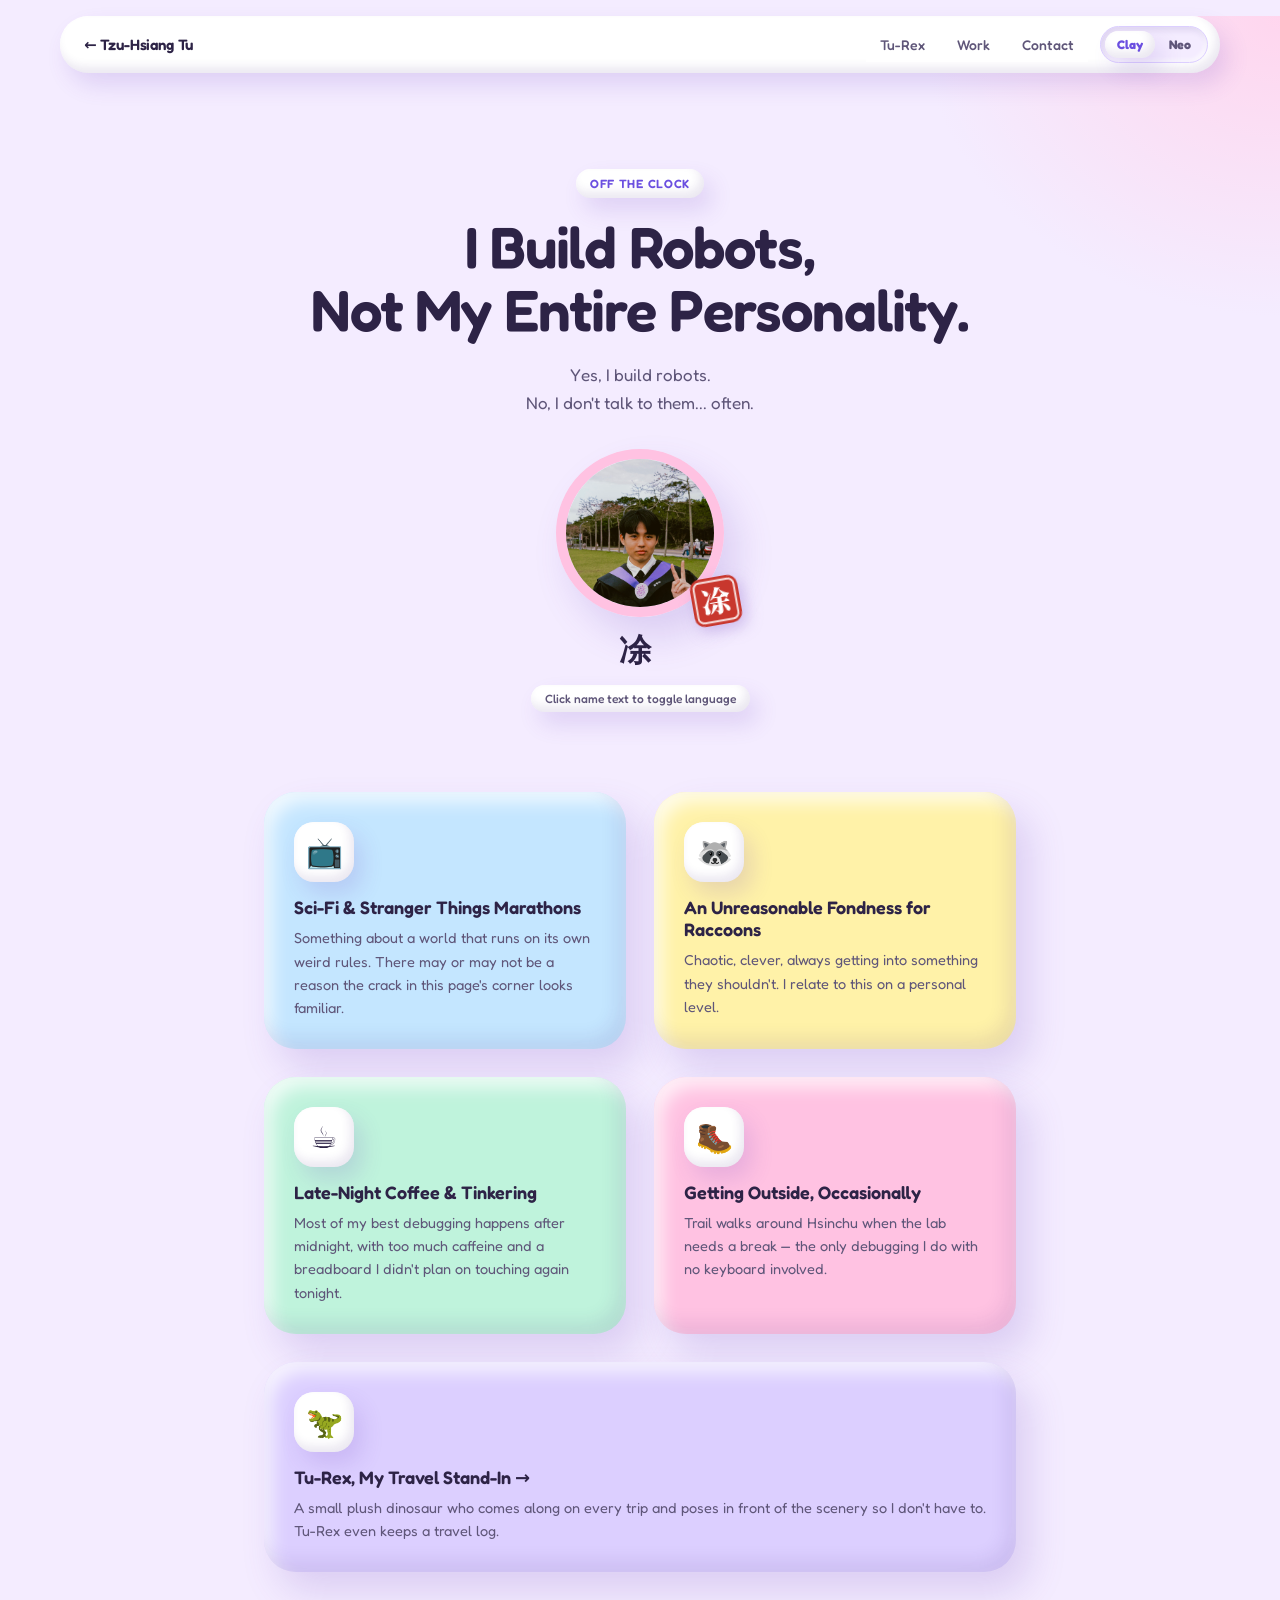
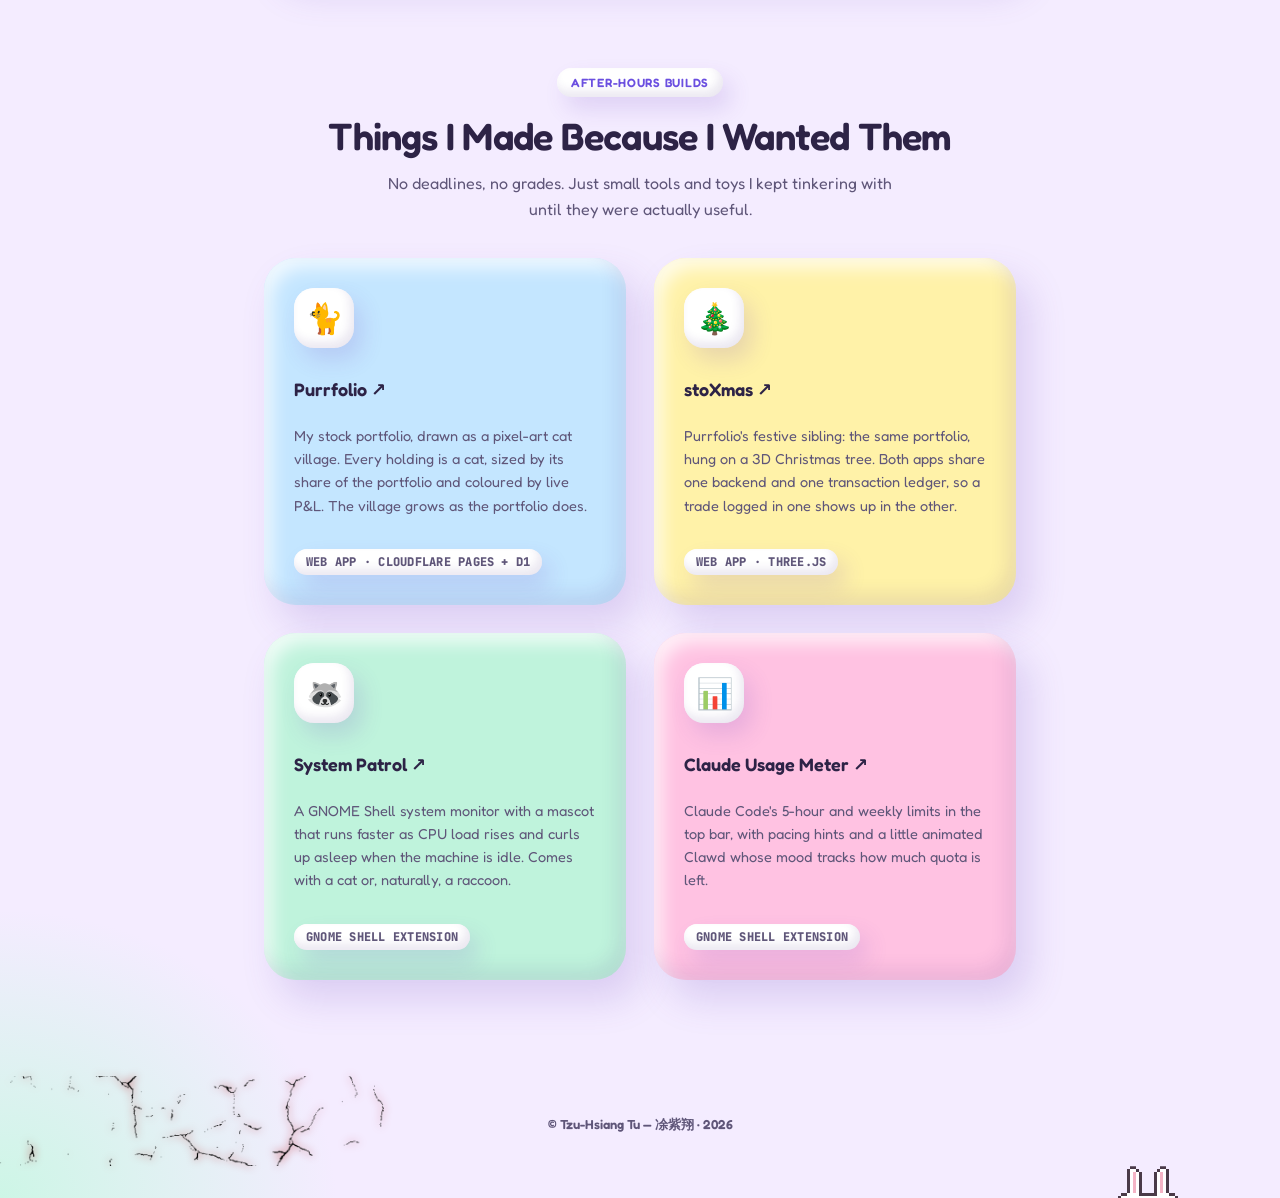
==== commit da2dc676: "feat: add side projects section to Off Duty page Links to Purrfolio, stoXmas, System Patrol and the " ====
--- a/life.html
+++ b/life.html
@@ -86,7 +86,41 @@
       </a>
     </div>
   </section>
-  
+
+  <section class="side-projects" id="side-projects">
+    <header class="side-projects-head">
+      <div class="section-label">After-Hours Builds</div>
+      <h2>Things I Made Because I Wanted Them</h2>
+      <p>No deadlines, no grades. Just small tools and toys I kept tinkering with until they were actually useful.</p>
+    </header>
+    <div class="hobbies-grid">
+      <a class="hobby-card project-card" href="https://purrfolio.pages.dev" target="_blank" rel="noopener">
+        <div class="hobby-icon">🐈</div>
+        <div class="hobby-title">Purrfolio <span class="hobby-arrow" aria-hidden="true">↗</span></div>
+        <p class="hobby-desc">My stock portfolio, drawn as a pixel-art cat village. Every holding is a cat, sized by its share of the portfolio and coloured by live P&amp;L. The village grows as the portfolio does.</p>
+        <div class="project-meta">Web app · Cloudflare Pages + D1</div>
+      </a>
+      <a class="hobby-card project-card" href="https://stoxmas.pages.dev" target="_blank" rel="noopener">
+        <div class="hobby-icon">🎄</div>
+        <div class="hobby-title">stoXmas <span class="hobby-arrow" aria-hidden="true">↗</span></div>
+        <p class="hobby-desc">Purrfolio's festive sibling: the same portfolio, hung on a 3D Christmas tree. Both apps share one backend and one transaction ledger, so a trade logged in one shows up in the other.</p>
+        <div class="project-meta">Web app · Three.js</div>
+      </a>
+      <a class="hobby-card project-card" href="https://github.com/Rabbit025879/system-patrol" target="_blank" rel="noopener">
+        <div class="hobby-icon">🦝</div>
+        <div class="hobby-title">System Patrol <span class="hobby-arrow" aria-hidden="true">↗</span></div>
+        <p class="hobby-desc">A GNOME Shell system monitor with a mascot that runs faster as CPU load rises and curls up asleep when the machine is idle. Comes with a cat or, naturally, a raccoon.</p>
+        <div class="project-meta">GNOME Shell extension</div>
+      </a>
+      <a class="hobby-card project-card" href="https://github.com/Rabbit025879/claude-usage-gnome-extension" target="_blank" rel="noopener">
+        <div class="hobby-icon">📊</div>
+        <div class="hobby-title">Claude Usage Meter <span class="hobby-arrow" aria-hidden="true">↗</span></div>
+        <p class="hobby-desc">Claude Code's 5-hour and weekly limits in the top bar, with pacing hints and a little animated Clawd whose mood tracks how much quota is left.</p>
+        <div class="project-meta">GNOME Shell extension</div>
+      </a>
+    </div>
+  </section>
+
   <img id="crack-overlay" src="images/Crack.png" alt="">
   <footer class="site-footer life-footer">
     © Tzu-Hsiang Tu — 凃紫翔 · 2026
--- a/css/style.css
+++ b/css/style.css
@@ -618,6 +618,16 @@
 .hobby-card--link:hover{color:inherit;}
 .hobby-arrow{display:inline-block; transition: transform .2s ease;}
 .hobby-card--link:hover .hobby-arrow, .hobby-card--link:focus-visible .hobby-arrow{transform: translateX(4px);}
+/* Side projects: same card skin as the hobbies, but each card is an outbound link */
+.side-projects{position:relative; z-index:1; max-width:880px; margin:0 auto; padding: 0 clamp(20px,5vw,64px) clamp(64px,8vw,96px);}
+.side-projects-head{text-align:center; margin-bottom:36px;}
+.side-projects-head h2{font-size: clamp(26px,3.6vw,38px); font-weight:800; letter-spacing:-0.02em; margin:0 0 12px; line-height:1.15;}
+.side-projects-head p{font-size:16px; line-height:1.6; max-width:520px; margin:0 auto;}
+.project-card{display:flex; flex-direction:column; color:inherit;}
+.project-card:hover{color:inherit;}
+.project-card .hobby-desc{flex:1;}
+.project-card:hover .hobby-arrow, .project-card:focus-visible .hobby-arrow{transform: translate(3px,-3px);}
+.project-meta{margin-top:16px; font-family:'JetBrains Mono', monospace; font-size:12px; letter-spacing:.02em;}
 
 /* =========================================================
    Shared easter-egg overlays (raccoon / Demogorgon games)
--- a/css/life.css
+++ b/css/life.css
@@ -96,6 +96,9 @@
 }
 [data-theme="clay"] .hobby-title{font-weight:600; color: var(--ink);}
 [data-theme="clay"] .hobby-desc{color: var(--text-muted);}
+[data-theme="clay"] .side-projects-head h2{font-weight:600; color: var(--ink);}
+[data-theme="clay"] .side-projects-head p{color: var(--text-muted);}
+[data-theme="clay"] .project-meta{align-self:flex-start; background:#fff; padding:5px 12px; border-radius:999px; box-shadow: var(--clay-sm); color: var(--text-muted);}
 [data-theme="clay"] footer.site-footer{color: var(--text-muted);}
 
 [data-theme="clay"] #game-banner{background:#fff; color: var(--ink); box-shadow: var(--clay); border-radius:32px;}
@@ -174,6 +177,9 @@
 }
 [data-theme="neo"] .hobby-title{font-weight:800; color: var(--ink);}
 [data-theme="neo"] .hobby-desc{color: var(--text-muted);}
+[data-theme="neo"] .side-projects-head h2{font-weight:800; letter-spacing:-0.04em; color: var(--ink);}
+[data-theme="neo"] .side-projects-head p{font-weight:500; color: var(--text-muted);}
+[data-theme="neo"] .project-meta{align-self:flex-start; background:#fff; border:2px solid var(--ink); border-radius:8px; padding:4px 10px; color: var(--ink); font-weight:700;}
 [data-theme="neo"] footer.site-footer{color: var(--ink); font-weight:600;}
 
 [data-theme="neo"] #game-banner{background: var(--y); color: var(--ink); border: var(--edge); border-radius:14px; box-shadow: var(--hard);}
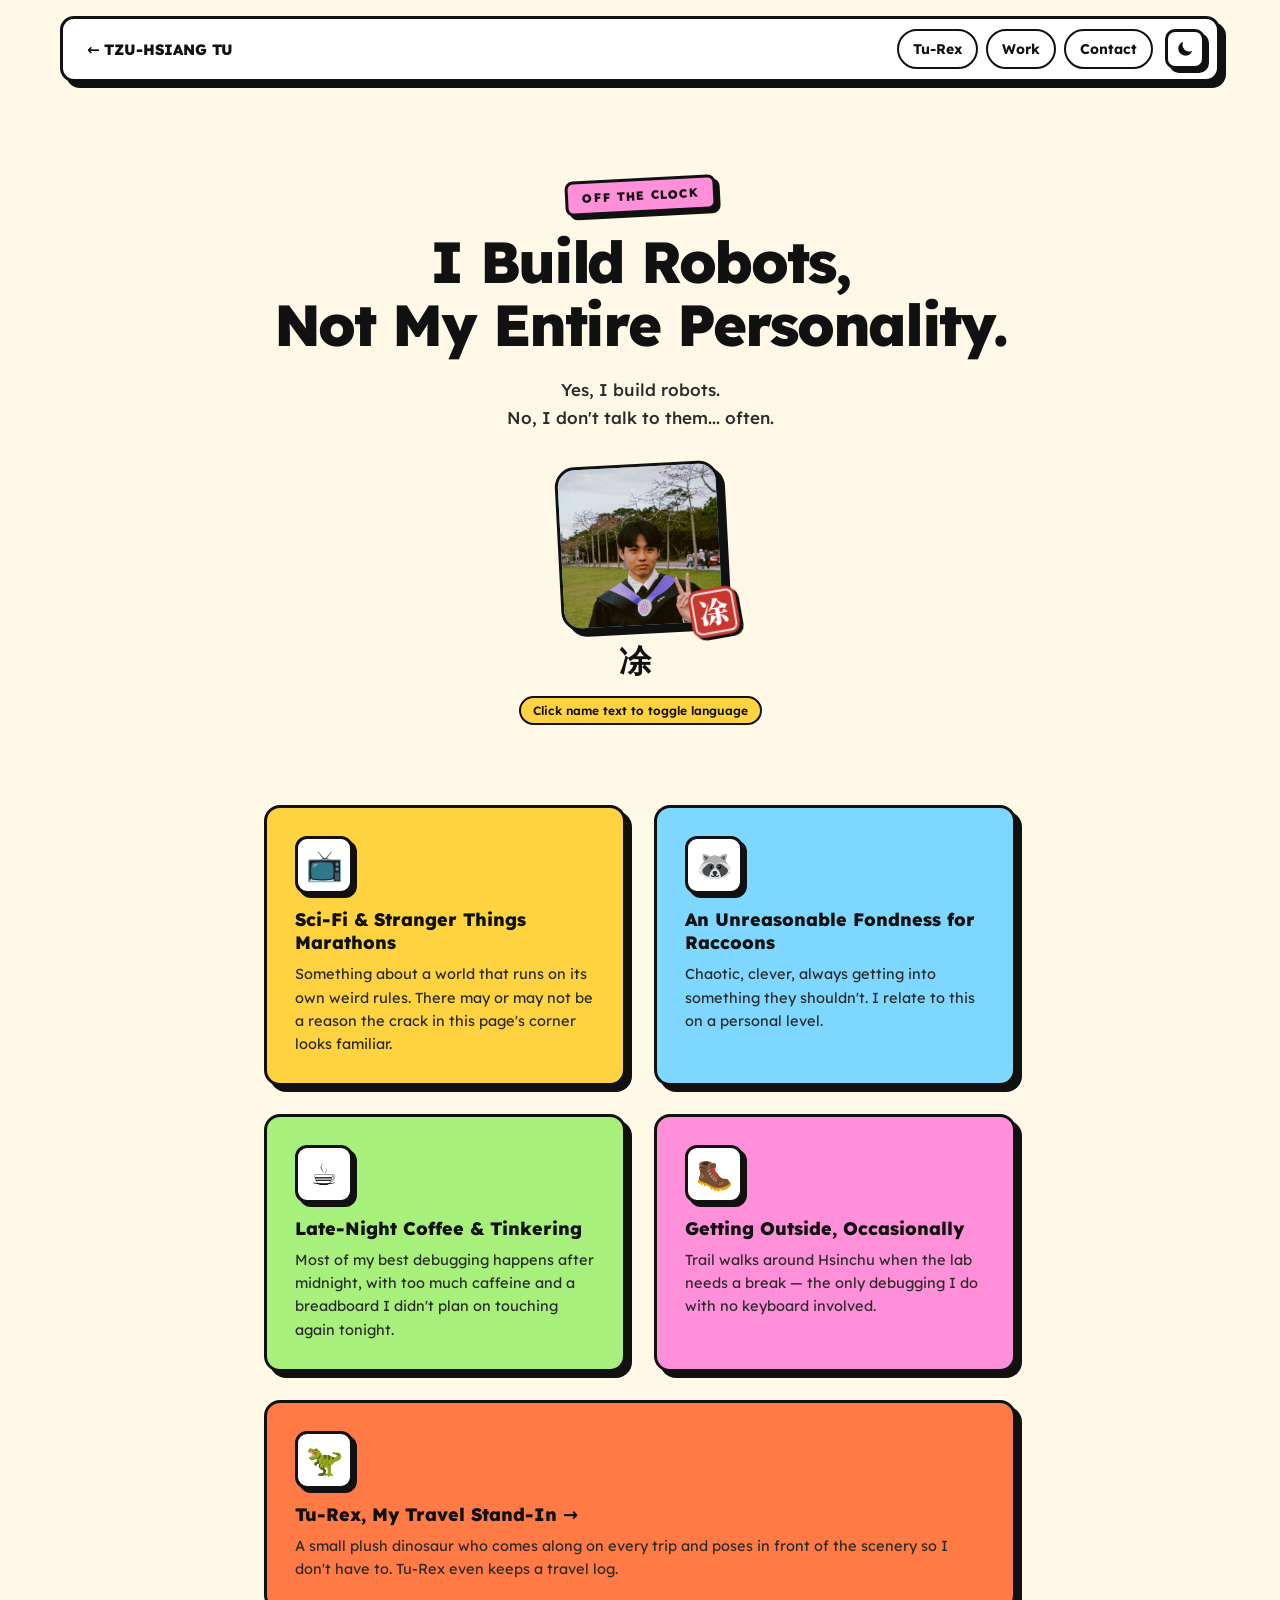
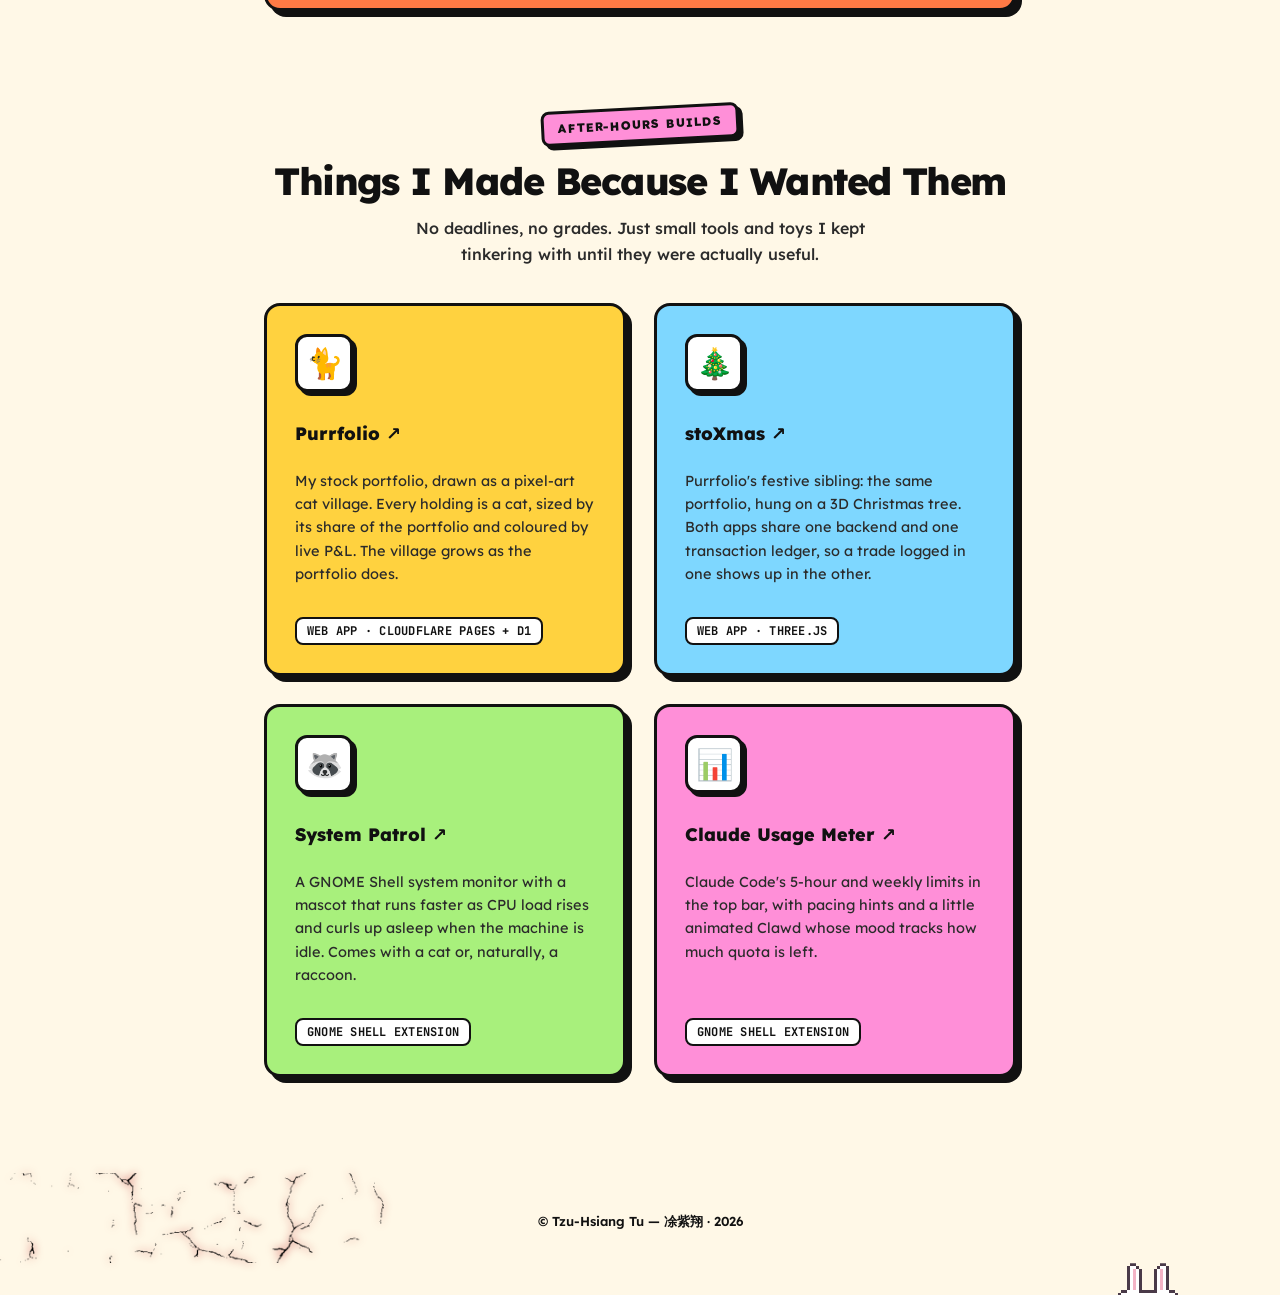
==== commit f47ba05e: "feat: Off Duty page drops Clay, keeps Neo, adds dark mode Removes the Clay theme and the Clay/Neo sw" ====
--- a/life.html
+++ b/life.html
@@ -1,9 +1,9 @@
 <!doctype html>
-<html lang="en">
+<html lang="en" class="offduty">
 <head>
   <meta charset="utf-8" />
   <meta name="viewport" content="width=device-width,initial-scale=1" />
-  <meta name="theme-color" content="#f4ecff">
+  <meta name="theme-color" content="#fff8e7" data-light="#fff8e7" data-dark="#16141d">
   <meta name="apple-mobile-web-app-capable" content="yes">
   <meta name="apple-mobile-web-app-status-bar-style" content="default">
   <title>Off Duty — Tzu-Hsiang Tu</title>
@@ -11,20 +11,20 @@
   <link rel="apple-touch-icon" href="images/apple-touch-icon.png">
   <link rel="preconnect" href="https://fonts.googleapis.com">
   <link rel="preconnect" href="https://fonts.gstatic.com" crossorigin>
-  <link href="https://fonts.googleapis.com/css2?family=Fredoka:wght@400;500;600;700&family=Lexend:wght@400;500;600;700;800&family=Nunito:wght@400;600;700;800&family=JetBrains+Mono:wght@400;500;700&display=swap" rel="stylesheet">
+  <link href="https://fonts.googleapis.com/css2?family=Lexend:wght@400;500;600;700;800&family=Nunito:wght@400;600;700;800&family=JetBrains+Mono:wght@400;500;700&display=swap" rel="stylesheet">
   <link rel="stylesheet" href="css/style.css">
   <link rel="stylesheet" href="css/life.css">
-  <script src="scripts/theme.js"></script>
+  <script src="scripts/scheme.js"></script>
 </head>
 <body class="life-page">
 <div id="game-banner"></div>
 <div id="game-property"></div>
 <nav class="site-nav">
   <a href="index.html" class="nav-brand">← Tzu-Hsiang Tu</a>
-  <div class="theme-switch" role="group" aria-label="Page style">
-    <button type="button" data-theme-set="clay" aria-pressed="false">Clay</button>
-    <button type="button" data-theme-set="neo" aria-pressed="false">Neo</button>
-  </div>
+  <button type="button" class="scheme-toggle" data-scheme-toggle aria-pressed="false" aria-label="Switch to dark mode">
+    <svg class="icon-moon" viewBox="0 0 24 24" width="18" height="18" aria-hidden="true"><path fill="currentColor" d="M20.5 14.6A8.5 8.5 0 0 1 9.4 3.5a.6.6 0 0 0-.8-.7A9.5 9.5 0 1 0 21.2 15.4a.6.6 0 0 0-.7-.8Z"/></svg>
+    <svg class="icon-sun" viewBox="0 0 24 24" width="18" height="18" aria-hidden="true"><circle cx="12" cy="12" r="4.5" fill="currentColor"/><g stroke="currentColor" stroke-width="2" stroke-linecap="round"><path d="M12 1.8v2.4M12 19.8v2.4M1.8 12h2.4M19.8 12h2.4M4.8 4.8l1.7 1.7M17.5 17.5l1.7 1.7M4.8 19.2l1.7-1.7M17.5 6.5l1.7-1.7"/></g></svg>
+  </button>
   <button type="button" class="nav-toggle" aria-label="Toggle navigation menu" aria-expanded="false" aria-controls="nav-links">
     <span></span><span></span><span></span>
   </button>
--- a/css/life.css
+++ b/css/life.css
@@ -1,191 +1,124 @@
 /* =========================================================
-   Off Duty page themes (life.html only)
-   Selected by data-theme on <html> — see scripts/theme.js.
-     clay — Claymorphism: puffy pastel cards (default)
-     neo  — Neobrutalism: thick ink borders, hard offset shadows
+   Off Duty page skin — Neobrutalism (life.html only)
+   Thick ink borders, hard offset shadows, loud flat fills.
+   Scoped to <html class="offduty">; light / dark follows
+   data-scheme from scripts/scheme.js, same as the other pages.
    Structural rules live in style.css; this file only skins them.
    ========================================================= */
-
-/* ---------- theme switcher (shared) ---------- */
-/* Lives in the nav, in the slot the light/dark toggle uses on the other pages
-   (after the links, before the hamburger). */
-.theme-switch{
-  order:2; flex-shrink:0;
-  display:inline-flex; align-items:center; gap:2px;
-  padding:4px; font-size:12.5px;
-}
-.theme-switch button{
-  font:inherit; font-weight:700; cursor:pointer;
-  padding:6px 12px; border:none; background:transparent; color:inherit;
-}
-/* phones: tighten the nav so brand + switch + hamburger fit on one row
-   (Neo's uppercase brand and thick borders are the widest case) */
-@media (max-width: 420px){
-  .site-nav{gap:8px; padding-left:16px;}
-  .nav-brand{font-size:14px;}
-  .theme-switch{font-size:12px;}
-  .theme-switch button{padding:5px 10px;}
-}
-@media (max-width: 360px){
-  .site-nav{gap:6px; padding-left:14px; padding-right:10px;}
-  .nav-brand{font-size:12px;}
-  .theme-switch button{padding:4px 8px;}
-}
-
-/* =========================================================
-   CLAY
-   ========================================================= */
-:root[data-theme="clay"]{
-  --bg:#f4ecff;
-  --ink:#2d2346;
-  --text:#2d2346;
-  --text-muted:#5f5679;
-  --text-faint:#7a7194;
-  --accent:#6b4fe0;
-  --pink:#ffc2e2; --mint:#bff3dc; --lemon:#fff2a8; --lilac:#dccfff; --sky:#c4e6ff;
-  --clay: inset -8px -10px 18px rgba(60,30,120,.10), inset 8px 10px 18px rgba(255,255,255,.75), 14px 20px 36px rgba(110,70,190,.18);
-  --clay-sm: inset -4px -6px 10px rgba(60,30,120,.10), inset 4px 6px 10px rgba(255,255,255,.75), 8px 12px 22px rgba(110,70,190,.16);
-  --font-body:'Fredoka','Nunito',system-ui,sans-serif;
-}
-[data-theme="clay"] body{
-  background:
-    radial-gradient(600px 500px at 100% 0%, #ffd6ee 0%, transparent 60%),
-    radial-gradient(560px 480px at 0% 100%, #cdf6e6 0%, transparent 60%),
-    var(--bg);
-}
-[data-theme="clay"] .site-nav{background:#fff; box-shadow: var(--clay-sm);}
-[data-theme="clay"] .nav-brand{font-weight:600;}
-[data-theme="clay"] .nav-links{font-weight:500;}
-[data-theme="clay"] .nav-links a:hover{box-shadow:none; background: var(--lilac); color: var(--ink);}
-[data-theme="clay"] .nav-toggle{background:#fff; box-shadow: var(--clay-sm);}
-[data-theme="clay"] .nav-links{background:#fff;}
-
-[data-theme="clay"] .section-label{
-  background:#fff; color: var(--accent); box-shadow: var(--clay-sm);
-  font-weight:600; letter-spacing:.06em;
-}
-[data-theme="clay"] .life-hero h1{font-weight:600; letter-spacing:-0.02em; color: var(--ink);}
-[data-theme="clay"] .life-hero p{color: var(--text-muted);}
-
-[data-theme="clay"] .avatar-trigger{
-  width:168px; height:168px;
-  border:10px solid var(--pink); box-shadow: var(--clay);
-  animation: clayBob 4s ease-in-out infinite;
-}
-[data-theme="clay"] .avatar-name{font-weight:600; color: var(--ink);}
-[data-theme="clay"] .avatar-hint{
-  background:#fff; padding:6px 14px; border-radius:999px; box-shadow: var(--clay-sm);
-  color: var(--text-muted); font-weight:500;
-}
-[data-theme="clay"] .name-seal img{filter: drop-shadow(4px 6px 8px rgba(110,70,190,.28));}
-[data-theme="clay"] .name-seal::after{border-radius:999px; box-shadow: var(--clay-sm);}
-
-[data-theme="clay"] .hobby-card{
-  border-radius:32px; padding:30px; box-shadow: var(--clay);
-  transition: transform .25s ease;
-}
-[data-theme="clay"] .hobby-card:hover{transform: translateY(-6px) rotate(-1deg);}
-[data-theme="clay"] .hobby-card:nth-child(4n+1){background: var(--sky);}
-[data-theme="clay"] .hobby-card:nth-child(4n+2){background: var(--lemon);}
-[data-theme="clay"] .hobby-card:nth-child(4n+3){background: var(--mint);}
-[data-theme="clay"] .hobby-card:nth-child(4n+4){background: var(--pink);}
-[data-theme="clay"] .hobby-card--link.hobby-card{background: var(--lilac);}
-[data-theme="clay"] .hobby-icon{
-  width:60px; height:60px; border-radius:20px; display:grid; place-items:center;
-  background:#fff; box-shadow: var(--clay-sm);
-}
-[data-theme="clay"] .hobby-title{font-weight:600; color: var(--ink);}
-[data-theme="clay"] .hobby-desc{color: var(--text-muted);}
-[data-theme="clay"] .side-projects-head h2{font-weight:600; color: var(--ink);}
-[data-theme="clay"] .side-projects-head p{color: var(--text-muted);}
-[data-theme="clay"] .project-meta{align-self:flex-start; background:#fff; padding:5px 12px; border-radius:999px; box-shadow: var(--clay-sm); color: var(--text-muted);}
-[data-theme="clay"] footer.site-footer{color: var(--text-muted);}
-
-[data-theme="clay"] #game-banner{background:#fff; color: var(--ink); box-shadow: var(--clay); border-radius:32px;}
-[data-theme="clay"] #game-property{background: var(--ink); color:#fff; box-shadow: var(--clay-sm);}
-
-/* recessed lilac track so it stands out against the white nav */
-[data-theme="clay"] .theme-switch{
-  background: var(--bg); border-radius:999px; color: var(--text-muted);
-  border:1.5px solid var(--lilac);
-  box-shadow: inset 2px 3px 6px rgba(60,30,120,.12), inset -2px -2px 4px rgba(255,255,255,.8);
-}
-[data-theme="clay"] .theme-switch button{border-radius:999px;}
-[data-theme="clay"] .theme-switch button[aria-pressed="true"]{background:#fff; color: var(--accent); box-shadow: var(--clay-sm);}
-
-@keyframes clayBob{50%{transform: translateY(-8px);}}
-
-/* =========================================================
-   NEO
-   ========================================================= */
-:root[data-theme="neo"]{
+:root.offduty{
   --bg:#fff8e7;
-  --ink:#111111;
+  --surface:#ffffff;            /* nav, chips, icon tiles */
+  --ink:#111111;                /* text on the page and on surfaces */
   --text:#111111;
   --text-muted:#2b2b2b;
   --text-faint:#555555;
   --accent:#111111;
+  --line:#111111;               /* borders + hard shadows */
+  --on-pop:#111111;             /* text on the bright fills below */
+  --on-pop-muted:#2b2b2b;
   --y:#ffd23f; --p:#ff8fd8; --b:#7ed7ff; --g:#a8f07c; --o:#ff7a45;
-  --edge: 3px solid var(--ink);
-  --hard: 6px 6px 0 var(--ink);
-  --hard-sm: 4px 4px 0 var(--ink);
+  --edge: 3px solid var(--line);
+  --hard: 6px 6px 0 var(--line);
+  --hard-sm: 4px 4px 0 var(--line);
+  --hard-lg: 9px 9px 0 var(--line);
   --font-body:'Lexend','Nunito',system-ui,sans-serif;
 }
-[data-theme="neo"] body{background: var(--bg);}
-[data-theme="neo"] .site-nav{background:#fff; border: var(--edge); border-radius:14px; box-shadow: var(--hard);}
-[data-theme="neo"] .nav-brand{font-weight:800; text-transform:uppercase;}
-[data-theme="neo"] .nav-links{gap:8px; color: var(--ink);}
-[data-theme="neo"] .nav-links a{border:2px solid var(--ink); background:#fff; box-shadow:none;}
-[data-theme="neo"] .nav-links a:hover{background: var(--y); color: var(--ink); box-shadow:none;}
-[data-theme="neo"] .nav-toggle{background: var(--y); border: var(--edge); border-radius:10px; box-shadow: var(--hard-sm);}
-[data-theme="neo"] .nav-links{background:#fff;}
+/* Dark: the page and surfaces go near-black and the ink lines turn cream,
+   so the borders and hard shadows still read; the fills stay loud (a touch
+   deeper) and keep dark text on them. */
+:root.offduty[data-scheme="dark"]{
+  --bg:#16141d;
+  --surface:#25222f;
+  --ink:#f6efdd;
+  --text:#f6efdd;
+  --text-muted:#d6cfbf;
+  --text-faint:#a8a192;
+  --accent:#ffd23f;
+  --line:#f6efdd;
+  --y:#f2c230; --p:#f27fcb; --b:#5fc3ef; --g:#93dd66; --o:#f26b38;
+}
 
-[data-theme="neo"] .section-label{
-  background: var(--p); color: var(--ink); border: var(--edge); border-radius:8px;
+.offduty body{background: var(--bg);}
+.offduty ::selection{background: var(--y); color: var(--on-pop);}
+
+/* ---------- nav ---------- */
+.offduty .site-nav{background: var(--surface); border: var(--edge); border-radius:14px; box-shadow: var(--hard);}
+.offduty .nav-brand{font-weight:800; text-transform:uppercase; color: var(--ink);}
+.offduty a.nav-brand:hover{color: var(--ink); text-decoration: underline 3px var(--y); text-underline-offset:4px;}
+.offduty .nav-links{gap:8px; color: var(--ink); background: var(--surface);}
+.offduty .nav-links a{border:2px solid var(--line); background: var(--surface); box-shadow:none;}
+.offduty .nav-links a:hover{background: var(--y); color: var(--on-pop); box-shadow:none;}
+.offduty .nav-toggle{background: var(--y); border: var(--edge); border-radius:10px; box-shadow: var(--hard-sm);}
+.offduty .nav-toggle span{background: var(--on-pop);}
+
+/* light/dark toggle: same moon/sun button as the home page, Neo-skinned */
+.offduty .scheme-toggle{
+  width:40px; height:40px; border-radius:10px;
+  background: var(--surface); color: var(--ink);
+  border: var(--edge); box-shadow: var(--hard-sm);
+  transition: transform .12s ease, box-shadow .12s ease, background .12s ease;
+}
+.offduty .scheme-toggle:hover{background: var(--y); color: var(--on-pop); box-shadow: var(--hard-sm);}
+.offduty .scheme-toggle:active{transform: translate(4px,4px); box-shadow:none;}
+
+/* phones: tighten the nav so brand + toggle + hamburger fit on one row
+   (the uppercase brand and thick borders are the widest case) */
+@media (max-width: 420px){
+  .offduty .site-nav{gap:8px; padding-left:16px;}
+  .offduty .nav-brand{font-size:14px;}
+}
+@media (max-width: 360px){
+  .offduty .site-nav{gap:6px; padding-left:14px; padding-right:10px;}
+  .offduty .nav-brand{font-size:12px;}
+}
+
+/* ---------- hero + avatar ---------- */
+.offduty .section-label{
+  background: var(--p); color: var(--on-pop); border: var(--edge); border-radius:8px;
   box-shadow: var(--hard-sm); transform: rotate(-3deg);
 }
-[data-theme="neo"] .life-hero h1{font-weight:800; letter-spacing:-0.04em; color: var(--ink);}
-[data-theme="neo"] .life-hero p{font-weight:500; color: var(--text-muted);}
+.offduty .life-hero h1{font-weight:800; letter-spacing:-0.04em; color: var(--ink);}
+.offduty .life-hero p{font-weight:500; color: var(--text-muted);}
 
-[data-theme="neo"] .avatar-trigger{
+.offduty .avatar-trigger{
   width:164px; height:164px; border-radius:20px;
   border: var(--edge); box-shadow: var(--hard); background: var(--b);
   transform: rotate(-3deg);
 }
-[data-theme="neo"] .avatar-trigger:hover{transform: rotate(0deg) scale(1.03);}
-[data-theme="neo"] .avatar-name{font-weight:800; color: var(--ink);}
-[data-theme="neo"] .avatar-hint{
-  background: var(--y); border:2px solid var(--ink); padding:5px 12px; border-radius:999px;
-  color: var(--ink); font-weight:600;
+.offduty .avatar-trigger:hover{transform: rotate(0deg) scale(1.03);}
+.offduty .avatar-name{font-weight:800; color: var(--ink);}
+.offduty .avatar-hint{
+  background: var(--y); border:2px solid var(--line); padding:5px 12px; border-radius:999px;
+  color: var(--on-pop); font-weight:600;
 }
-[data-theme="neo"] .name-seal img{filter: drop-shadow(3px 3px 0 var(--ink));}
-[data-theme="neo"] .name-seal::after{border:2px solid var(--ink); border-radius:8px; box-shadow: var(--hard-sm);}
+.offduty .name-seal img{filter: drop-shadow(3px 3px 0 var(--line));}
+.offduty .name-seal::after{background: var(--surface); color: var(--ink); border:2px solid var(--line); border-radius:8px; box-shadow: var(--hard-sm);}
 
-[data-theme="neo"] .hobby-card{
+/* ---------- cards ---------- */
+.offduty .hobby-card{
   border: var(--edge); border-radius:16px; padding:28px; box-shadow: var(--hard);
   transition: transform .12s ease, box-shadow .12s ease;
 }
-[data-theme="neo"] .hobby-card:hover{transform: translate(-3px,-3px); box-shadow: 9px 9px 0 var(--ink);}
-[data-theme="neo"] .hobby-card:nth-child(4n+1){background: var(--y);}
-[data-theme="neo"] .hobby-card:nth-child(4n+2){background: var(--b);}
-[data-theme="neo"] .hobby-card:nth-child(4n+3){background: var(--g);}
-[data-theme="neo"] .hobby-card:nth-child(4n+4){background: var(--p);}
-[data-theme="neo"] .hobby-card--link.hobby-card{background: var(--o);}
-[data-theme="neo"] .hobby-icon{
+.offduty .hobby-card:hover{transform: translate(-3px,-3px); box-shadow: var(--hard-lg);}
+.offduty .hobby-card:nth-child(4n+1){background: var(--y);}
+.offduty .hobby-card:nth-child(4n+2){background: var(--b);}
+.offduty .hobby-card:nth-child(4n+3){background: var(--g);}
+.offduty .hobby-card:nth-child(4n+4){background: var(--p);}
+.offduty .hobby-card--link.hobby-card{background: var(--o);}
+.offduty .hobby-icon{
   width:58px; height:58px; display:grid; place-items:center;
-  background:#fff; border: var(--edge); border-radius:12px; box-shadow: var(--hard-sm);
+  background: var(--surface); border: var(--edge); border-radius:12px; box-shadow: var(--hard-sm);
 }
-[data-theme="neo"] .hobby-title{font-weight:800; color: var(--ink);}
-[data-theme="neo"] .hobby-desc{color: var(--text-muted);}
-[data-theme="neo"] .side-projects-head h2{font-weight:800; letter-spacing:-0.04em; color: var(--ink);}
-[data-theme="neo"] .side-projects-head p{font-weight:500; color: var(--text-muted);}
-[data-theme="neo"] .project-meta{align-self:flex-start; background:#fff; border:2px solid var(--ink); border-radius:8px; padding:4px 10px; color: var(--ink); font-weight:700;}
-[data-theme="neo"] footer.site-footer{color: var(--ink); font-weight:600;}
+.offduty .hobby-title{font-weight:800; color: var(--on-pop);}
+.offduty .hobby-desc{color: var(--on-pop-muted);}
+.offduty .side-projects-head h2{font-weight:800; letter-spacing:-0.04em; color: var(--ink);}
+.offduty .side-projects-head p{font-weight:500; color: var(--text-muted);}
+.offduty .project-meta{align-self:flex-start; background: var(--surface); border:2px solid var(--line); border-radius:8px; padding:4px 10px; color: var(--ink); font-weight:700;}
 
-[data-theme="neo"] #game-banner{background: var(--y); color: var(--ink); border: var(--edge); border-radius:14px; box-shadow: var(--hard);}
-[data-theme="neo"] #game-property{background:#fff; color: var(--ink); border: var(--edge); box-shadow: var(--hard-sm);}
+/* ---------- footer ---------- */
+.offduty footer.site-footer{color: var(--ink); font-weight:600;}
+.offduty .peek-rabbit-bubble{background: var(--surface); color: var(--ink); border:2px solid var(--line); border-radius:8px; box-shadow: var(--hard-sm);}
 
-[data-theme="neo"] .theme-switch{background:#fff; border: var(--edge); border-radius:12px; box-shadow: var(--hard-sm); color: var(--ink);}
-[data-theme="neo"] .theme-switch button{border-radius:8px; border:2px solid transparent;}
-[data-theme="neo"] .theme-switch button[aria-pressed="true"]{background: var(--y); border-color: var(--ink);}
-
+/* ---------- minigame overlays ---------- */
+.offduty #game-banner{background: var(--y); color: var(--on-pop); border: var(--edge); border-radius:14px; box-shadow: var(--hard);}
+.offduty #game-property{background: var(--surface); color: var(--ink); border: var(--edge); box-shadow: var(--hard-sm);}
